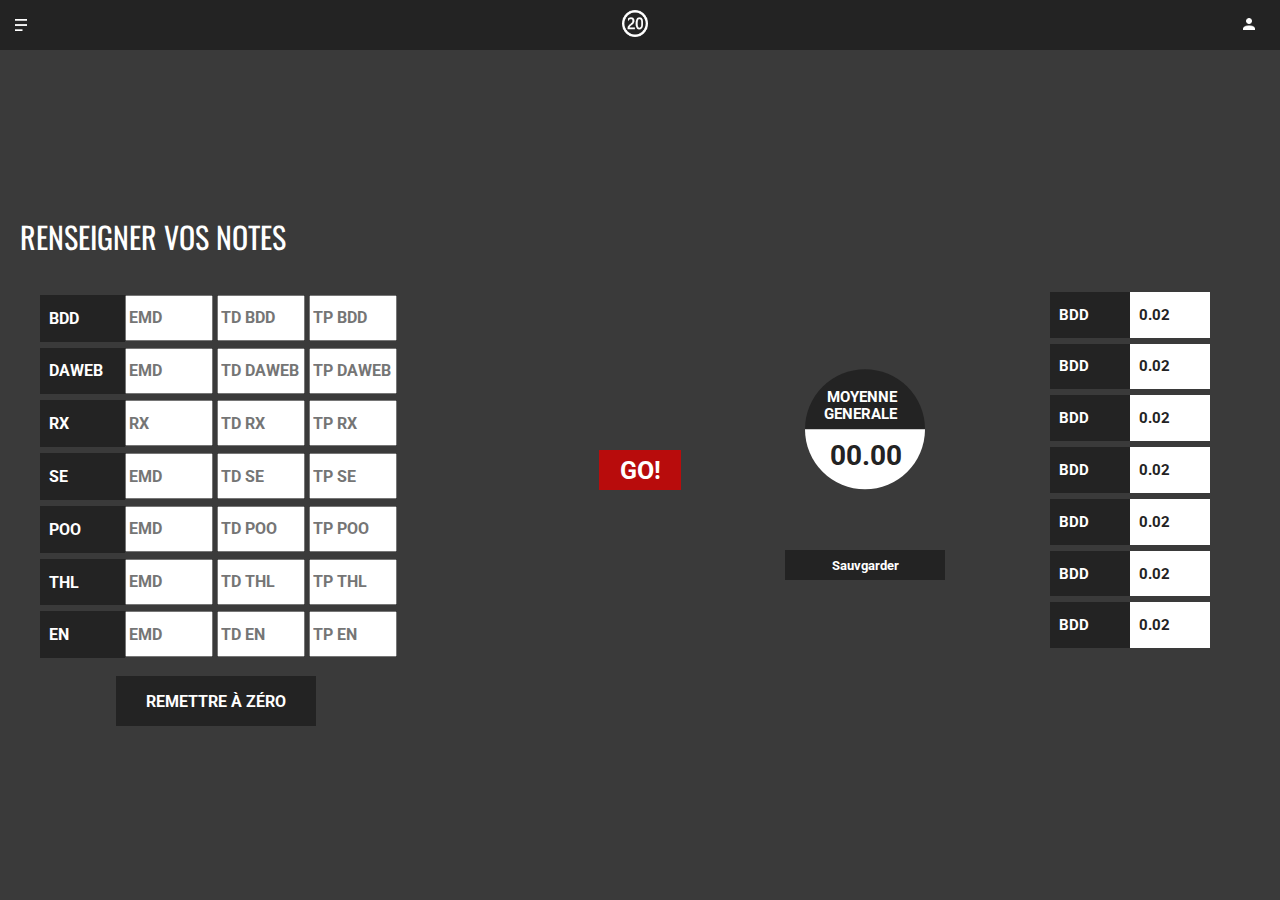
==== calcule.html @ 30a3283b "Police" ====
<!DOCTYPE html>
<html lang="fr">
<head>
    <meta charset="UTF-8"> 
    <meta name="viewport" content="width=device-width, initial-scale=1.0">
    <link rel="preconnect" href="https://fonts.gstatic.com">
<link href="https://fonts.googleapis.com/css2?family=Montserrat:wght@500&family=Oswald:wght@300&family=Roboto:wght@400;700&display=swap" rel="stylesheet">
    <link rel="stylesheet" href="style/style.css">
    <title>Calculateur</title>
</head>
<body>
    <div class="header">
        <img src="src/Menu@2x.png" alt="icon du menu" id="menu-button" class="icon-menu" onclick="openNav()">
        <a href=""><img src="src/Logo@2x.png" alt="Logo du site" id="logo-header" class="icon-menu"></a>
        <a href=""><img src="src/User@2x.png" alt="icon du user" class="icon-menu"></a>
    </div>
    
    <nav id="nav">
        <ul>
            <li id="title-nav"><a href="#">School Average Calculator</a></li>
            <li class="texte-nav" id="soutenir"><a href="#">Soutenir</a></li>
            <li class="texte-nav" id="auteur"><a href="#">Auteurs</a></li>
            <li class="texte-nav" id="github"><a href="#">GitHub</a></li>
            <li class="texte-nav" id="contact"><a href="#">Contact</a></li>
        </ul>
            
        <div id="icons-reseaux">

            <a href="#">
                <svg version="1.1" class="icon-facebook" xmlns="http://www.w3.org/2000/svg" xmlns:xlink="http://www.w3.org/1999/xlink" x="0px" y="0px" viewBox="0 0 1080 1080" enable-background="new 0 0 1080 1080" xml:space="preserve">
                    <path d="M625,1080V587.3h168.8l27-189H625V276.8c0-54,20.3-94.5,94.5-94.5h101.3V6.8c-20.2,0-81-6.8-148.5-6.8C544-6.8,436,87.8,429.3,216c0,13.5,0,27,0,33.8v141.8H260.5v189h168.8V1080H625z"/>
                </svg>
            </a>

            <a href="#">
                <svg version="1.1" class="icon-twitter" id="Calque_1" xmlns="http://www.w3.org/2000/svg" xmlns:xlink="http://www.w3.org/1999/xlink" x="0px" y="0px" viewBox="0 0 16 16" enable-background="new 0 0 16 16" xml:space="preserve">
                    <path d="M5.1,15c5.1,0,9.3-4.1,9.3-9.2c0-0.1,0-0.1,0-0.2V5.2c0.6-0.5,1.2-1,1.6-1.7c-0.6,0.3-1.2,0.4-1.9,0.5
                        c0.7-0.4,1.2-1,1.4-1.8c-0.6,0.4-1.3,0.6-2,0.8C12.9,2.4,12,2,11.1,2C9.3,2,7.8,3.5,7.8,5.3c0,0.2,0,0.5,0.1,0.7
                        C5.3,5.9,2.8,4.6,1.2,2.5C0.9,3,0.7,3.6,0.7,4.2c0,1.1,0.5,2.1,1.4,2.8C1.6,7,1.1,6.8,0.6,6.5l0,0c0,1.6,1.1,2.9,2.7,3.2
                        C3,9.8,2.7,9.8,2.4,9.8c-0.2,0-0.4,0-0.6-0.1C2.2,11.1,3.5,12,4.9,12c-1.2,0.9-2.6,1.4-4.1,1.4c-0.3,0-0.5,0-0.8-0.1
                        C1.5,14.4,3.2,15,5.1,15"/>
                </svg>
            </a>

            <a href="#">
                <svg version="1.1" class="icon-instagram" id="Calque_1" xmlns="http://www.w3.org/2000/svg" xmlns:xlink="http://www.w3.org/1999/xlink" x="0px" y="0px" viewBox="0 0 16 16" enable-background="new 0 0 16 16" xml:space="preserve">
                    <path d="M8,1.4c1.1,0,2.1,0,3.2,0.1c0.5,0,1,0.1,1.5,0.3c0.7,0.3,1.2,0.8,1.5,1.5c0.2,0.5,0.3,1,0.3,1.5c0,0.8,0.1,1.1,0.1,3.2
                        c0,1.1,0,2.1-0.1,3.2c0,0.5-0.1,1-0.3,1.5c-0.3,0.7-0.8,1.2-1.5,1.5c-0.5,0.2-1,0.3-1.5,0.3c-0.8,0-1.1,0.1-3.2,0.1
                        c-1.1,0-2.1,0-3.2-0.1c-0.5,0-1-0.1-1.5-0.3c-0.7-0.3-1.2-0.8-1.5-1.5c-0.2-0.5-0.3-1-0.3-1.5c0-0.8-0.1-1.1-0.1-3.2
                        c0-1.1,0-2.1,0.1-3.2c0-0.5,0.1-1,0.3-1.5C1.9,3,2.1,2.7,2.4,2.4c0.2-0.3,0.5-0.5,0.9-0.6c0.5-0.2,1-0.3,1.5-0.3
                        C5.9,1.4,6.9,1.4,8,1.4 M8,0C6.9,0,5.8,0,4.7,0.1c-0.7,0-1.3,0.1-2,0.4c-0.5,0.2-1,0.5-1.4,0.9C0.9,1.7,0.6,2.2,0.4,2.8
                        C0.2,3.4,0,4,0.1,4.7C0,5.8,0,6.9,0,8c0,1.1,0,2.2,0.1,3.3c0,0.7,0.1,1.3,0.4,2c0.2,0.5,0.5,1,0.9,1.4c0.4,0.4,0.9,0.7,1.4,0.9
                        c0.6,0.2,1.3,0.4,2,0.4C5.8,16,6.9,16,8,16c1.1,0,2.2,0,3.3-0.1c0.7,0,1.3-0.1,2-0.4c1.1-0.4,1.9-1.2,2.3-2.3
                        c0.2-0.6,0.4-1.3,0.4-2c0-0.9,0.1-1.2,0.1-3.3c0-1.1,0-2.2-0.1-3.3c0-0.7-0.1-1.3-0.4-2c-0.2-0.5-0.5-1-0.9-1.4
                        c-0.4-0.4-0.9-0.7-1.4-0.9c-0.6-0.2-1.3-0.4-2-0.4C10.2,0,9.1,0,8,0 M8,3.9c-2.2,0-4.1,1.7-4.1,4c0,0,0,0.1,0,0.1
                        c0,2.3,1.8,4.1,4.1,4.1s4.1-1.8,4.1-4.1S10.3,3.9,8,3.9L8,3.9 M8,10.7c-1.4,0-2.6-1.1-2.7-2.6c0,0,0-0.1,0-0.1
                        c0-1.4,1.1-2.6,2.6-2.7c0,0,0.1,0,0.1,0c1.4,0,2.6,1.1,2.7,2.6c0,0,0,0.1,0,0.1C10.7,9.4,9.5,10.6,8,10.7C8.1,10.7,8,10.7,8,10.7
                        M12.3,2.8c-0.5,0-1,0.4-1,1c0,0.5,0.4,1,1,1c0.5,0,1-0.4,1-1v0C13.2,3.2,12.8,2.8,12.3,2.8"/>
                </svg>
            </a>
        </div>
    </nav>

    <main>
        <div class="input">
            <form>
                <p class="title">renseigner vos notes</p>
            <div class="ack">
                <div class="line">
                    <div  class="emd-name">
                        <span id="bdd">bdd</span>
                    </div>
                    <div>
                            <input type="number" placeholder="EMD" id="emd-bdd">
                    </div>
                    <div>
                        <input type="number" placeholder="TD BDD" id="td-bdd">
                    </div>
                    <div class="tp-name">
                        <input type="number" placeholder="TP BDD" id="tp-bdd">
                    </div>
                </div>

                <div class="line">
                    <div  class="emd-name">
                        <span id="daweb">daweb</span>
                    </div>
                    <div>
                            <input type="number" placeholder="EMD" id="emd-daweb">
                    </div>
                    <div>
                        <input type="number" placeholder="TD DAWEB" id="td-daweb">
                    </div>
                    <div class="tp-name">
                        <input type="number" placeholder="TP DAWEB" id="tp-daweb">
                    </div>
                </div>

                <div class="line">
                    <div  class="emd-name">
                        <span id="rx">rx</span>
                    </div>
                    <div>
                            <input type="number" placeholder="RX" id="emd-rx">
                    </div>
                    <div>
                        <input type="number" placeholder="TD RX" id="td-rx">
                    </div>
                    <div class="tp-name">
                        <input type="number" placeholder="TP RX" id="tp-rx">
                    </div>
                </div>

                <div class="line">
                    <div  class="emd-name">
                        <span id="se">se</span>
                    </div>
                    <div>
                            <input type="number" placeholder="EMD" id="emd-se">
                    </div>
                    <div>
                        <input type="number" placeholder="TD SE" id="td-se">
                    </div>
                    <div class="tp-name">
                        <input type="number" placeholder="TP SE" id="tp-se">
                    </div>
                </div>

                <div class="line">
                    <div  class="emd-name">
                        <span id="poo">poo</span>
                    </div>
                    <div>
                            <input type="number" placeholder="EMD" id="emd-poo">
                    </div>
                    <div>
                        <input type="number" placeholder="TD POO" id="td-poo">
                    </div>
                    <div class="tp-name">
                        <input type="number" placeholder="TP POO" id="tp-poo">
                    </div>
                </div>

                <div class="line">
                    <div  class="emd-name">
                        <span id="thl">thl</span>
                    </div>
                    <div>
                            <input type="number" placeholder="EMD" id="emd-thl">
                    </div>
                    <div>
                        <input type="number" placeholder="TD THL" id="td-thl">
                    </div>
                    <div class="tp-name">
                        <input type="number" placeholder="TP THL" id="tp-thl">
                    </div>
                </div>

                <div class="line">
                    <div  class="emd-name">
                        <span id="en">en</span>
                    </div>
                    <div>
                            <input type="number" placeholder="EMD" id="emd-en">
                    </div>
                    <div>
                        <input type="number" placeholder="TD EN" id="td-en">
                    </div>
                    <div class="tp-name">
                        <input type="number" placeholder="TP EN" id="tp-en">
                    </div>
                </div>
                <div class="reset">
                    <div><input id="reset" type="reset" value="Remettre à zéro"></div>
                </div>
            </div>
            </form>
        </div>

        <div class="go">
            <button>GO!</button>
            
            </div>
        </div>

        <div class="output">
            <div class="note">
                <svg xmlns="http://www.w3.org/2000/svg" width="239" height="341.667" viewBox="0 0 239 341.667">
                    <g id="Groupe_94" data-name="Groupe 94" transform="translate(-911 -121)">
                      <path id="Tracé_239" data-name="Tracé 239" d="M119.5,0A119.5,119.5,0,0,1,239,119.5H0A119.5,119.5,0,0,1,119.5,0Z" transform="translate(911 121)" fill="#232323"/>
                      <path id="Tracé_240" data-name="Tracé 240" d="M239,119.5a119.5,119.5,0,0,1-239,0Z" transform="translate(911 121)" fill="#fff"/>
                    </g>
                    <g class="text">
                        <text class="moyenne" x="44" y="65" >MOYENNE</text>
                        <text class="moyenne" x="38" y="100" >GENERALE</text>
                        <text id="number" class="moyenne" x="50" y="190" >00.00</text>
                    </g>
                </svg>
                <div class="sauvgarder-div">
                    <button class="sauvgarder" onclick="sauvgarder()">
                        Sauvgarder
                    </button>
                </div>
            </div>

            <div class="module-result">
                <div class="line">
                    <div class="module-name">
                        <span>BDD</span>
                    </div>
                    <div class="note-module" id="bdd">
                        <span>0.02</span>
                    </div>
                </div>

                <div class="line">
                    <div class="module-name">
                        <span>BDD</span>
                    </div>
                    <div class="note-module" id="bdd">
                        <span>0.02</span>
                    </div>
                </div>

                <div class="line">
                    <div class="module-name">
                        <span>BDD</span>
                    </div>
                    <div class="note-module" id="bdd">
                        <span>0.02</span>
                    </div>
                </div>

                <div class="line">
                    <div class="module-name">
                        <span>BDD</span>
                    </div>
                    <div class="note-module" id="bdd">
                        <span>0.02</span>
                    </div>
                </div>

                <div class="line">
                    <div class="module-name">
                        <span>BDD</span>
                    </div>
                    <div class="note-module" id="bdd">
                        <span>0.02</span>
                    </div>
                </div>

                <div class="line">
                    <div class="module-name">
                        <span>BDD</span>
                    </div>
                    <div class="note-module" id="bdd">
                        <span>0.02</span>
                    </div>
                </div>

                <div class="line">
                    <div class="module-name">
                        <span>BDD</span>
                    </div>
                    <div class="note-module" id="bdd">
                        <span>0.02</span>
                    </div>
                </div>
            </div>
        </div>
    </main>
    <script type="text/javascript" src="script.js"></script>
</body>
</html>
---- style/style.css ----
body{
    margin: 0px;
    width: 100vw;
    height: 10vh;
    background-color: #3A3A3A;
    overflow: auto;
}

@font-face {
    font-family: "arial";
    src: url("../src/font/arial.ttf");
}



/*
 --
 ---- Header :
 -- 
 */

.header {
    /* Pour le positionnement du header */
    position: fixed;
    z-index: 99;
    background-color: #232323;
    height: 50px;
    width: calc(100vw - 40px);
    padding-left: 15px;
    padding-right: 25px;

    /* Pour le dispositionnement des icons du header */
    display: flex;
    justify-content: space-between;
}

/* Taille et position des icons du header */
.header .icon-menu{
    width: 12px;
    height: 12px;
    margin-top: auto;
    margin-bottom: auto;
}

/* Positionner les liens des icons du header au centre verticalement */
.header a{
    margin-top: auto;
    margin-bottom: auto;
}

.header #logo-header {
    width: 26px;
    height: 27px;
}



/*
 --
 ---- Menu de navigation :
 -- 
 */

#nav{
    /* Pour la transaction du menu */
    width: 0;
    overflow-x: initial;
    transition: 0.5s;
    overflow: hidden;

    /* Pour le positionnement du menu */
    position: fixed;
    background-color: #232323;
    padding-top: 68px;
    height: calc(100vh - 68px);
    top: 0;

    /* Reglages de la disposition des icons en bas du menu */
    display: flex;
    justify-content: space-between;
    flex-direction: column;
}

/* Couleur white pour les liens du menu latéral et de ses icons reseaux */
#nav a,#nav svg{
    text-decoration: none;
    color: white;
    fill: white;
}

/* Couleur red' au survol des liens du menu latéral et de ses icons reseaux */
#nav a:hover, #icons-reseaux svg:hover{
    color: #B80C0C;
    fill: #B80C0C;
}

/* style des éléments de la liste de nav */
#nav ul {
    list-style-type: none;
    padding: 0px;
    margin: 0px;
}

/* Appliquer une marge de tout les cotés pour les éléments de la liste*/
#nav ul li {
    margin: 11px;
}

/* Le titre des lien de la liste de navigation latéral */
#title-nav{
    font-size: 11px;
    font-family: 'Roboto', sans-serif;
    font-weight: 700;
    height: 35px;
}

/* Mettre les elements de la av page en CAPITALE + taille et police d'ecriture*/
.texte-nav {
    font-size: 10px;
    font-family: 'Roboto', sans-serif;
    font-weight: 400;
    text-transform: uppercase; 
}

/* Les espacement entre Le titre des liens du nav et le reste des elements et Auteur par rapport à github */
#title-nav, #auteur{
    height: 35px;
}

/* Les espacement entre soutenir et auteur, et entre github et contact (un espacement moindre) */
#soutenir, #github{
    height: 23px;
}

/* Réglage de l'affichage des icons des réseau */
#icons-reseaux{
    /* Gerer leur emplacement et positionnement */
    display: flex;
    justify-content: space-between;

    /* Les marges.. etc */
    margin-bottom: 20px;
    padding-left: 13px;
    margin-right: 80px;
    transition: 0.3s;
}

/* Ces dernieres propriétés concernent la taille des icon réseau et leurs espacements */
#icons-reseaux .icon-instagram{
    width: 12px;
    height: 12px;
    margin-left: 15px;
}


#icons-reseaux .icon-twitter{
    width: 12px;
    height: 12px;
    margin-left: 13px;
}


#icons-reseaux .icon-facebook{
    width: 12px;
    height: 12px;
}



/*
 --
 ---- Main page :
 --
*/

main{
    padding-top: 70px;
    width: 100vw;
    height: calc(100vh - 100px);
    display: flex;
    justify-content: space-between;
}

/* Police et taille du text de la page */
.title{
    font-family: 'Oswald', sans-serif;
    text-transform: uppercase;
    font-size: 30px;
    margin-left: 20px;
    color: white;
    margin-top: auto;
}

/* Taille des deux div/3 de main */
.input, .output {
    width: 100vw;
    height: calc(100vh - 100px);
}

/* Disposition des ligne du coté input et output */
.line{
    display: flex;
    justify-content: space-between;
    margin: 6px;
    margin-left: 40px;
}

/* Taille et marge des elements input */
input{
    width: 80px;
    height: 40px;
    margin-right: 4px;
}

/* Placer elements du coté gauche au centre de la page  */
form{
    height: calc(100vh - 100px);
    display: flex;
    justify-content: space-between;
    flex-direction: column;
}

/* back* pour le coté bot des input de gauche */
.ack{
    margin-bottom: auto;
}

/* La couleur et la taille et son background pour les emd-name */
.emd-name{
    background-color: #232323;
    padding-top: 13.9px;
    padding-bottom: 13.9px;
    color: #ffffff;
    width: 85px;
}

/* espacement pour le emd-name */
.emd-name span, .note-module span, .module-name span{
    margin-left: 9px;
}

/* Majuscule et taille et position des cellules */
.emd-name, input{
    font-size: 16px;
    margin-bottom: auto;
    margin-top: auto;
    text-transform: uppercase;
    font-family: 'Roboto', sans-serif;
    font-weight: 700;
}

/* Supression des flèches de focus des input */
/* Pour Chrome, Safari, Edge et Opera */
input::-webkit-outer-spin-button,
input::-webkit-inner-spin-button{
    -webkit-appearance: none;
    margin: 0;
}
/* Pour Firefox */
input[type=number]{
    -moz-appearance: textfield;
}

/* supression des border des input lord du focus */
.input input:focus{
    outline-width: 0;
}

/* Pour un alligement à gauche grace au flex*/
.tp-name{
    margin-right: auto;
}

/* Personnalisation du botton reset */
#reset{
    color: #ffffff;
    background-color: #232323;
    border: none;
    width: 200px;
    height: 50px;
    font-size: 16px;
    margin-top: 12px;
    margin-left: 115.5px;
}

/* changement de bordure au hover */
#reset:hover{
    background-color: #1a1919;
}

/* Aucun idée de ce que fais cette chose mais j'aime bien */
#reset:hover:focus {
    border: 1px solid #585858;
}

/* Disposition du layout go */
.go{
    display: flex;
    justify-content: space-between;
    flex-direction: column;
    margin-left: 40px;
    margin-right: 40px;
}

/* Mettre le Go au milieux */
.go button{
    margin: auto;
}

/* Personalisation du button Go */
.go button{
    color: #ffffff;
    background-color: #B80C0C;
    border: none;
    width: 82px;
    height: 40px;
    font-size: 25px;
    font-family: 'Roboto', sans-serif;
    font-weight: 700;
}

/* Personalisation du button Go au hover */
.go button:hover{
    background-color: #920909;
}

/* Personalisation du button Go et sauvgarder au focus (suprression des bordures au clic */
.go button:focus, .sauvgarder:focus {
    outline: 1px solid #707070;
}

/* Disposition flex pour le coté des output */
.output{
    display: flex;
    justify-content: space-between;
}

/* Positionner le "tableau des outputs au centre */
.module-result{
    margin: auto;
}

/* La disposition flex */
.note{
    display: flex;
    justify-content: space-between;
    flex-direction: column;
    height: calc(100vh - 100px);
    margin-left: auto;
}

/* Réglage de la forme bizarre de la moyenne */
.note svg{
    width: 120px;
    height: 190px;
    margin-left: auto;
    margin-right: auto;
    margin-top: auto;
}

/* Le texte "MOYENNE GENERALE" et de la moyenne en chiffre 00.00*/
.note .moyenne{
    font-family: 'Roboto', sans-serif;
    font-weight: 700;
    font-size: 30px;
    fill: white;
}

/* Réglage de la moyenne en chiffre 00.00 */
#number{
    fill: #232323;
    font-size: 56px;
}

/* buttola moyenne en chiffre 00.00 sauvgarder */
.sauvgarder{
    color: #ffffff;
    background-color: #232323;
    border: none;
    width: 160px;
    height: 30px;
    font-size: 13px;
    font-family: 'Roboto', sans-serif;
    font-weight: 700;
}

/* Positionner le div du button sauvgarder */
.sauvgarder-div{
    margin-left: auto;
    margin-right: auto;
    margin-bottom: auto;
}

/* Personnalisation des notes de module et les noms des modules */
.output .note-module, .module-name{
    font-size: 15px;
    margin-bottom: auto;
    margin-top: auto;
    text-transform: uppercase;
    font-family: 'Roboto', sans-serif;
    font-weight: 700;
}

/* Personnalisation des notes de module */
.output .note-module{
    background-color: #ffffff;
    width: 80px;
    padding-top: 13.9px;
    padding-bottom: 13.9px;
    color: #232323;
}

/* Personnalisation des noms de modules dans les output*/
.module-name{
    background-color: #232323;
    padding-top: 13.9px;
    padding-bottom: 13.9px;
    color: #ffffff;
    width: 80px;
}
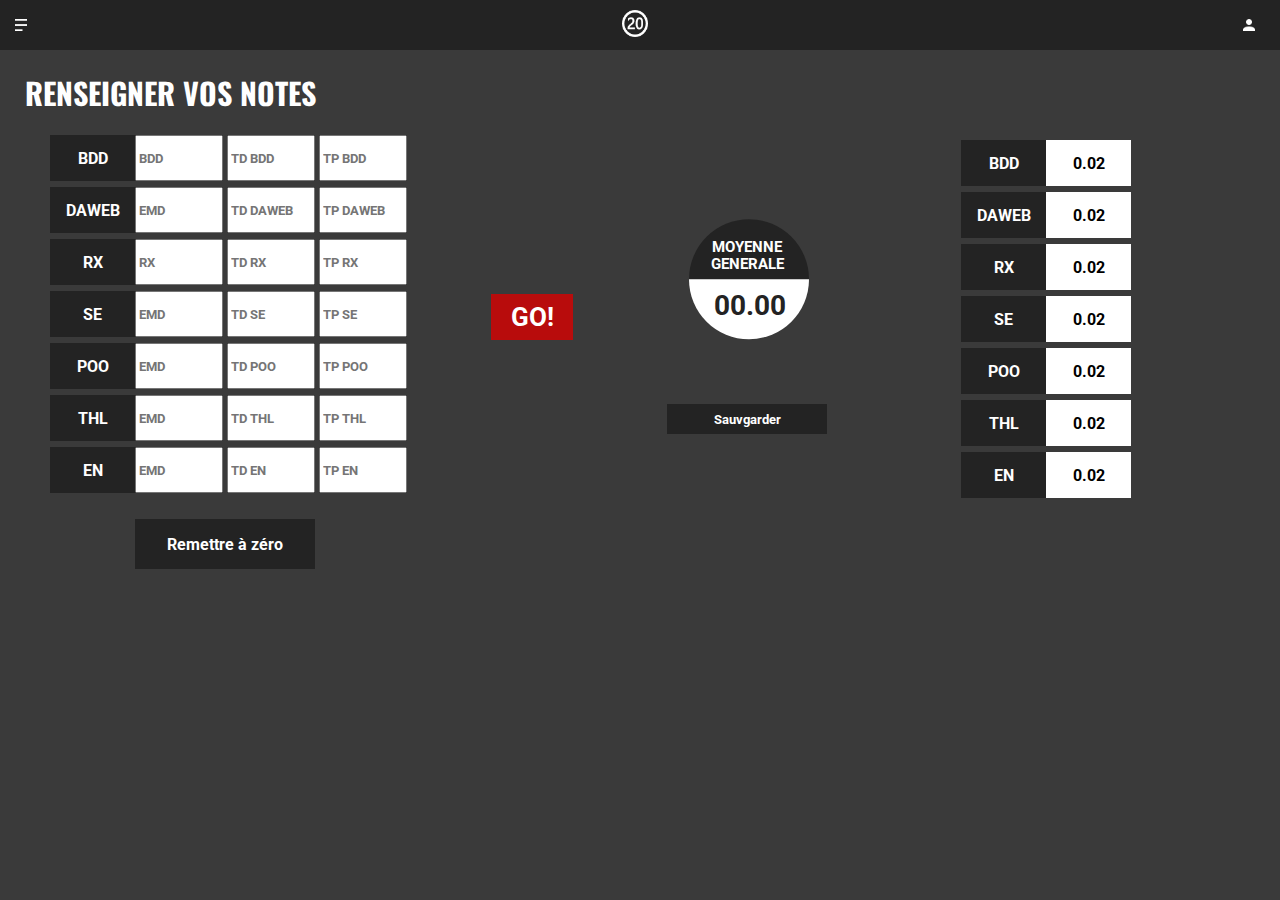
==== commit 34985672: "normalement le front end c bon" ====
--- a/calcule.html
+++ b/calcule.html
@@ -4,20 +4,20 @@
     <meta charset="UTF-8"> 
     <meta name="viewport" content="width=device-width, initial-scale=1.0">
     <link rel="preconnect" href="https://fonts.gstatic.com">
-<link href="https://fonts.googleapis.com/css2?family=Montserrat:wght@500&family=Oswald:wght@300&family=Roboto:wght@400;700&display=swap" rel="stylesheet">
+    <link href="https://fonts.googleapis.com/css2?family=Montserrat:wght@500&family=Oswald:wght@300&family=Roboto:wght@400;700&display=swap" rel="stylesheet">
     <link rel="stylesheet" href="style/style.css">
     <title>Calculateur</title>
 </head>
 <body>
-    <div class="header">
-        <img src="src/Menu@2x.png" alt="icon du menu" id="menu-button" class="icon-menu" onclick="openNav()">
-        <a href=""><img src="src/Logo@2x.png" alt="Logo du site" id="logo-header" class="icon-menu"></a>
-        <a href=""><img src="src/User@2x.png" alt="icon du user" class="icon-menu"></a>
-    </div>
+    <header class="header">
+        <p id="menu-button" class="icon-menu"><img src="src/Menu@2x.png" alt="icon du menu" onclick="openNav()"></p>
+        <p><a href="" id="logo-header" class="icon-menu"><img src="src/Logo@2x.png" alt="Logo du site"></a></p>
+        <p><a href="" id="logo-user" class="icon-menu"><img src="src/User@2x.png" alt="icon du user"></a></p>
+    </header>
     
     <nav id="nav">
         <ul>
-            <li id="title-nav"><a href="#">School Average Calculator</a></li>
+            <li class="texte-nav" id="title-nav"><a href="#"><strong>School Average Calculator</strong></a></li>
             <li class="texte-nav" id="soutenir"><a href="#">Soutenir</a></li>
             <li class="texte-nav" id="auteur"><a href="#">Auteurs</a></li>
             <li class="texte-nav" id="github"><a href="#">GitHub</a></li>
@@ -25,7 +25,6 @@
         </ul>
             
         <div id="icons-reseaux">
-
             <a href="#">
                 <svg version="1.1" class="icon-facebook" xmlns="http://www.w3.org/2000/svg" xmlns:xlink="http://www.w3.org/1999/xlink" x="0px" y="0px" viewBox="0 0 1080 1080" enable-background="new 0 0 1080 1080" xml:space="preserve">
                     <path d="M625,1080V587.3h168.8l27-189H625V276.8c0-54,20.3-94.5,94.5-94.5h101.3V6.8c-20.2,0-81-6.8-148.5-6.8C544-6.8,436,87.8,429.3,216c0,13.5,0,27,0,33.8v141.8H260.5v189h168.8V1080H625z"/>
@@ -33,7 +32,7 @@
             </a>
 
             <a href="#">
-                <svg version="1.1" class="icon-twitter" id="Calque_1" xmlns="http://www.w3.org/2000/svg" xmlns:xlink="http://www.w3.org/1999/xlink" x="0px" y="0px" viewBox="0 0 16 16" enable-background="new 0 0 16 16" xml:space="preserve">
+                <svg version="1.1" class="icon-twitter" xmlns="http://www.w3.org/2000/svg" xmlns:xlink="http://www.w3.org/1999/xlink" x="0px" y="0px" viewBox="0 0 16 16" enable-background="new 0 0 16 16" xml:space="preserve">
                     <path d="M5.1,15c5.1,0,9.3-4.1,9.3-9.2c0-0.1,0-0.1,0-0.2V5.2c0.6-0.5,1.2-1,1.6-1.7c-0.6,0.3-1.2,0.4-1.9,0.5
                         c0.7-0.4,1.2-1,1.4-1.8c-0.6,0.4-1.3,0.6-2,0.8C12.9,2.4,12,2,11.1,2C9.3,2,7.8,3.5,7.8,5.3c0,0.2,0,0.5,0.1,0.7
                         C5.3,5.9,2.8,4.6,1.2,2.5C0.9,3,0.7,3.6,0.7,4.2c0,1.1,0.5,2.1,1.4,2.8C1.6,7,1.1,6.8,0.6,6.5l0,0c0,1.6,1.1,2.9,2.7,3.2
@@ -43,7 +42,7 @@
             </a>
 
             <a href="#">
-                <svg version="1.1" class="icon-instagram" id="Calque_1" xmlns="http://www.w3.org/2000/svg" xmlns:xlink="http://www.w3.org/1999/xlink" x="0px" y="0px" viewBox="0 0 16 16" enable-background="new 0 0 16 16" xml:space="preserve">
+                <svg version="1.1" class="icon-instagram" xmlns="http://www.w3.org/2000/svg" xmlns:xlink="http://www.w3.org/1999/xlink" x="0px" y="0px" viewBox="0 0 16 16" enable-background="new 0 0 16 16" xml:space="preserve">
                     <path d="M8,1.4c1.1,0,2.1,0,3.2,0.1c0.5,0,1,0.1,1.5,0.3c0.7,0.3,1.2,0.8,1.5,1.5c0.2,0.5,0.3,1,0.3,1.5c0,0.8,0.1,1.1,0.1,3.2
                         c0,1.1,0,2.1-0.1,3.2c0,0.5-0.1,1-0.3,1.5c-0.3,0.7-0.8,1.2-1.5,1.5c-0.5,0.2-1,0.3-1.5,0.3c-0.8,0-1.1,0.1-3.2,0.1
                         c-1.1,0-2.1,0-3.2-0.1c-0.5,0-1-0.1-1.5-0.3c-0.7-0.3-1.2-0.8-1.5-1.5c-0.2-0.5-0.3-1-0.3-1.5c0-0.8-0.1-1.1-0.1-3.2
@@ -62,137 +61,131 @@
     </nav>
 
     <main>
-        <div class="input">
+        <section class="input">
             <form>
-                <p class="title">renseigner vos notes</p>
-            <div class="ack">
-                <div class="line">
-                    <div  class="emd-name">
-                        <span id="bdd">bdd</span>
-                    </div>
-                    <div>
-                            <input type="number" placeholder="EMD" id="emd-bdd">
-                    </div>
-                    <div>
-                        <input type="number" placeholder="TD BDD" id="td-bdd">
-                    </div>
-                    <div class="tp-name">
-                        <input type="number" placeholder="TP BDD" id="tp-bdd">
-                    </div>
-                </div>
-
-                <div class="line">
-                    <div  class="emd-name">
-                        <span id="daweb">daweb</span>
-                    </div>
-                    <div>
-                            <input type="number" placeholder="EMD" id="emd-daweb">
-                    </div>
-                    <div>
-                        <input type="number" placeholder="TD DAWEB" id="td-daweb">
-                    </div>
-                    <div class="tp-name">
-                        <input type="number" placeholder="TP DAWEB" id="tp-daweb">
-                    </div>
-                </div>
-
-                <div class="line">
-                    <div  class="emd-name">
-                        <span id="rx">rx</span>
-                    </div>
-                    <div>
-                            <input type="number" placeholder="RX" id="emd-rx">
-                    </div>
-                    <div>
-                        <input type="number" placeholder="TD RX" id="td-rx">
-                    </div>
-                    <div class="tp-name">
-                        <input type="number" placeholder="TP RX" id="tp-rx">
-                    </div>
-                </div>
-
-                <div class="line">
-                    <div  class="emd-name">
-                        <span id="se">se</span>
-                    </div>
-                    <div>
-                            <input type="number" placeholder="EMD" id="emd-se">
-                    </div>
-                    <div>
-                        <input type="number" placeholder="TD SE" id="td-se">
-                    </div>
-                    <div class="tp-name">
-                        <input type="number" placeholder="TP SE" id="tp-se">
-                    </div>
-                </div>
-
-                <div class="line">
-                    <div  class="emd-name">
-                        <span id="poo">poo</span>
-                    </div>
-                    <div>
-                            <input type="number" placeholder="EMD" id="emd-poo">
-                    </div>
-                    <div>
-                        <input type="number" placeholder="TD POO" id="td-poo">
-                    </div>
-                    <div class="tp-name">
-                        <input type="number" placeholder="TP POO" id="tp-poo">
-                    </div>
-                </div>
-
-                <div class="line">
-                    <div  class="emd-name">
-                        <span id="thl">thl</span>
-                    </div>
-                    <div>
-                            <input type="number" placeholder="EMD" id="emd-thl">
-                    </div>
-                    <div>
-                        <input type="number" placeholder="TD THL" id="td-thl">
-                    </div>
-                    <div class="tp-name">
-                        <input type="number" placeholder="TP THL" id="tp-thl">
-                    </div>
-                </div>
-
-                <div class="line">
-                    <div  class="emd-name">
-                        <span id="en">en</span>
-                    </div>
-                    <div>
-                            <input type="number" placeholder="EMD" id="emd-en">
-                    </div>
-                    <div>
-                        <input type="number" placeholder="TD EN" id="td-en">
-                    </div>
-                    <div class="tp-name">
-                        <input type="number" placeholder="TP EN" id="tp-en">
-                    </div>
-                </div>
-                <div class="reset">
-                    <div><input id="reset" type="reset" value="Remettre à zéro"></div>
-                </div>
-            </div>
+                <div class="pas-go">
+                    <h1 class="input-title">Renseigner vos notes</h1>
+                    <div class="input-bottom">
+                        <div class="line">
+                            <div  class="emd-name">
+                                <div id="test">
+                                    <p id="bdd">bdd</p>
+                                </div>
+                            </div><div>
+                                <input type="number" placeholder="BDD" id="emd-bdd">
+                            </div>
+                            <div>
+                                <input type="number" placeholder="TD BDD" id="td-bdd">
+                            </div>
+                            <div>
+                                <input type="number" placeholder="TP BDD" id="tp-bdd">
+                            </div>
+                        </div>
+
+                        <div class="line">
+                            <div  class="emd-name">
+                                <div><p id="daweb">daweb</p></div>
+                            </div><div>
+                                    <input type="number" placeholder="EMD" id="emd-daweb">
+                            </div>
+                            <div>
+                                <input type="number" placeholder="TD DAWEB" id="td-daweb">
+                            </div>
+                            <div>
+                                <input type="number" placeholder="TP DAWEB" id="tp-daweb">
+                            </div>
+                        </div>
+
+                        <div class="line">
+                            <div  class="emd-name">
+                                <div><p id="rx">rx</p></div>
+                            </div><div>
+                                    <input type="number" placeholder="RX" id="emd-rx">
+                            </div>
+                            <div>
+                                <input type="number" placeholder="TD RX" id="td-rx">
+                            </div>
+                            <div>
+                                <input type="number" placeholder="TP RX" id="tp-rx">
+                            </div>
+                        </div>
+
+                        <div class="line">
+                            <div  class="emd-name">
+                                <div><p id="se">se</p></div>
+                            </div><div>
+                                    <input type="number" placeholder="EMD" id="emd-se">
+                            </div>
+                            <div>
+                                <input type="number" placeholder="TD SE" id="td-se">
+                            </div>
+                            <div>
+                                <input type="number" placeholder="TP SE" id="tp-se">
+                            </div>
+                        </div>
+
+                        <div class="line">
+                            <div  class="emd-name">
+                                <div><p id="poo">poo</p></div>
+                            </div><div>
+                                    <input type="number" placeholder="EMD" id="emd-poo">
+                            </div>
+                            <div>
+                                <input type="number" placeholder="TD POO" id="td-poo">
+                            </div>
+                            <div>
+                                <input type="number" placeholder="TP POO" id="tp-poo">
+                            </div>
+                        </div>
+
+                        <div class="line">
+                            <div  class="emd-name">
+                                <div><p id="thl">thl</p></div>
+                            </div><div>
+                                    <input type="number" placeholder="EMD" id="emd-thl">
+                            </div>
+                            <div>
+                                <input type="number" placeholder="TD THL" id="td-thl">
+                            </div>
+                            <div>
+                                <input type="number" placeholder="TP THL" id="tp-thl">
+                            </div>
+                        </div>
+
+                        <div class="line">
+                            <div  class="emd-name">
+                                <div><p id="en">en</p></div>
+                            </div><div>
+                                    <input type="number" placeholder="EMD" id="emd-en">
+                            </div>
+                            <div>
+                                <input type="number" placeholder="TD EN" id="td-en">
+                            </div>
+                            <div>
+                                <input type="number" placeholder="TP EN" id="tp-en">
+                            </div>
+                        </div>
+                        <div class="reset">
+                            <div><input id="reset" type="reset" value="Remettre à zéro"></div>
+                        </div>
+                    </div>
+                </div>
+                <div class="go">
+                    <input type="button" value="GO!">
+                </div>
             </form>
-        </div>
-
-        <div class="go">
-            <button>GO!</button>
-            
-            </div>
-        </div>
-
-        <div class="output">
+        </section>
+
+        <section class="output">
             <div class="note">
                 <svg xmlns="http://www.w3.org/2000/svg" width="239" height="341.667" viewBox="0 0 239 341.667">
-                    <g id="Groupe_94" data-name="Groupe 94" transform="translate(-911 -121)">
-                      <path id="Tracé_239" data-name="Tracé 239" d="M119.5,0A119.5,119.5,0,0,1,239,119.5H0A119.5,119.5,0,0,1,119.5,0Z" transform="translate(911 121)" fill="#232323"/>
-                      <path id="Tracé_240" data-name="Tracé 240" d="M239,119.5a119.5,119.5,0,0,1-239,0Z" transform="translate(911 121)" fill="#fff"/>
+                    <g data-name="Groupe 94" transform="translate(-911 -121)">
+                      <path data-name="Tracé 239" d="M119.5,0A119.5,119.5,0,0,1,239,119.5H0A119.5,119.5,0,0,1,119.5,0Z" transform="translate(911 121)" fill="#232323"/>
+                      <path data-name="Tracé 240" d="M239,119.5a119.5,119.5,0,0,1-239,0Z" transform="translate(911 121)" fill="#fff"/>
                     </g>
                     <g class="text">
-                        <text class="moyenne" x="44" y="65" >MOYENNE</text>
-                        <text class="moyenne" x="38" y="100" >GENERALE</text>
+                        <text class="moyenne" x="46" y="65" >MOYENNE</text>
+                        <text class="moyenne" x="44" y="100" >GENerale</text>
                         <text id="number" class="moyenne" x="50" y="190" >00.00</text>
                     </g>
                 </svg>
@@ -206,68 +199,61 @@
             <div class="module-result">
                 <div class="line">
                     <div class="module-name">
-                        <span>BDD</span>
-                    </div>
-                    <div class="note-module" id="bdd">
-                        <span>0.02</span>
-                    </div>
-                </div>
-
-                <div class="line">
-                    <div class="module-name">
-                        <span>BDD</span>
-                    </div>
-                    <div class="note-module" id="bdd">
-                        <span>0.02</span>
-                    </div>
-                </div>
-
-                <div class="line">
-                    <div class="module-name">
-                        <span>BDD</span>
-                    </div>
-                    <div class="note-module" id="bdd">
-                        <span>0.02</span>
-                    </div>
-                </div>
-
-                <div class="line">
-                    <div class="module-name">
-                        <span>BDD</span>
-                    </div>
-                    <div class="note-module" id="bdd">
-                        <span>0.02</span>
-                    </div>
-                </div>
-
-                <div class="line">
-                    <div class="module-name">
-                        <span>BDD</span>
-                    </div>
-                    <div class="note-module" id="bdd">
-                        <span>0.02</span>
-                    </div>
-                </div>
-
-                <div class="line">
-                    <div class="module-name">
-                        <span>BDD</span>
-                    </div>
-                    <div class="note-module" id="bdd">
-                        <span>0.02</span>
-                    </div>
-                </div>
-
-                <div class="line">
-                    <div class="module-name">
-                        <span>BDD</span>
-                    </div>
-                    <div class="note-module" id="bdd">
-                        <span>0.02</span>
+                        <div><p>bdd</p></div>
+                    </div><div class="note-module" id="bdd">
+                        <div><p>0.02</p></div>
+                    </div>
+                </div>
+
+                <div class="line">
+                    <div class="module-name">
+                        <div><p>daweb</p></div>
+                    </div><div class="note-module" id="daweb">
+                        <div><p>0.02</p></div>
+                    </div>
+                </div>
+
+                <div class="line">
+                    <div class="module-name">
+                        <div><p>rx</p></div>
+                    </div><div class="note-module" id="rx">
+                        <div><p>0.02</p></div>
+                    </div>
+                </div>
+
+                <div class="line">
+                    <div class="module-name">
+                        <div><p>se</p></div>
+                    </div><div class="note-module" id="se">
+                        <div><p>0.02</p></div>
+                    </div>
+                </div>
+
+                <div class="line">
+                    <div class="module-name">
+                        <div><p>poo</p></div>
+                    </div><div class="note-module" id="poo">
+                        <div><p>0.02</p></div>
+                    </div>
+                </div>
+
+                <div class="line">
+                    <div class="module-name">
+                        <div><p>thl</p></div>
+                    </div><div class="note-module" id="thl">
+                        <div><p>0.02</p></div>
+                    </div>
+                </div>
+
+                <div class="line">
+                    <div class="module-name">
+                        <div><p>en</p></div>
+                    </div><div class="note-module" id="en">
+                        <div><p>0.02</p></div>
                     </div>
                 </div>
             </div>
-        </div>
+        </section>
     </main>
     <script type="text/javascript" src="script.js"></script>
 </body>
--- a/style/style.css
+++ b/style/style.css
@@ -1,14 +1,28 @@
+:root{
+    --dark : #232323;
+    --light : #3A3A3A;
+    --white : white;
+    --red : #B80C0C;
+    --hover-dark : #1a1919;
+    --hover-red : #a00909;
+}
+
 body{
     margin: 0px;
+    padding: 0px;
     width: 100vw;
-    height: 10vh;
-    background-color: #3A3A3A;
-    overflow: auto;
-}
-
-@font-face {
-    font-family: "arial";
-    src: url("../src/font/arial.ttf");
+    overflow-x: hidden;
+    background-color: var(--light);
+    font-family: 'Roboto', sans-serif;
+    font-weight: 400;
+    text-transform: uppercase;
+    color: var(--white);
+}
+
+a, p{
+    text-decoration: none;
+    color: var(--white);
+    margin: 0px;
 }
 
 
@@ -16,18 +30,17 @@
 /*
  --
  ---- Header :
- -- 
+ --
  */
 
-.header {
+ .header {
     /* Pour le positionnement du header */
+    background-color: var(--dark);
+    z-index: 99;
     position: fixed;
-    z-index: 99;
-    background-color: #232323;
+    top: 0;
     height: 50px;
-    width: calc(100vw - 40px);
-    padding-left: 15px;
-    padding-right: 25px;
+    width: 100vw;
 
     /* Pour le dispositionnement des icons du header */
     display: flex;
@@ -35,22 +48,23 @@
 }
 
 /* Taille et position des icons du header */
-.header .icon-menu{
+.icon-menu img{
     width: 12px;
     height: 12px;
+    margin-right: 25px;
+    margin-left: 15px;
+}
+
+/* Taille du logo du header */
+#logo-header img{
+    width: 26px;
+    height: 27px;
+}
+
+/* Alignement verticale pour les icons du header */
+.header p{
     margin-top: auto;
     margin-bottom: auto;
-}
-
-/* Positionner les liens des icons du header au centre verticalement */
-.header a{
-    margin-top: auto;
-    margin-bottom: auto;
-}
-
-.header #logo-header {
-    width: 26px;
-    height: 27px;
 }
 
 
@@ -61,19 +75,18 @@
  -- 
  */
 
-#nav{
+ #nav{
     /* Pour la transaction du menu */
     width: 0;
-    overflow-x: initial;
+    z-index: 98;
     transition: 0.5s;
     overflow: hidden;
 
     /* Pour le positionnement du menu */
     position: fixed;
-    background-color: #232323;
-    padding-top: 68px;
-    height: calc(100vh - 68px);
-    top: 0;
+    background-color: var(--dark);
+    height: calc(100vh - 50px);
+    top: 50px;
 
     /* Reglages de la disposition des icons en bas du menu */
     display: flex;
@@ -81,17 +94,15 @@
     flex-direction: column;
 }
 
-/* Couleur white pour les liens du menu latéral et de ses icons reseaux */
-#nav a,#nav svg{
-    text-decoration: none;
-    color: white;
-    fill: white;
+/* Couleur white pour les icons reseaux */
+#nav svg{
+    fill: var(--white);
 }
 
 /* Couleur red' au survol des liens du menu latéral et de ses icons reseaux */
 #nav a:hover, #icons-reseaux svg:hover{
-    color: #B80C0C;
-    fill: #B80C0C;
+    color: var(--red);
+    fill: var(--red);
 }
 
 /* style des éléments de la liste de nav */
@@ -99,27 +110,27 @@
     list-style-type: none;
     padding: 0px;
     margin: 0px;
+    margin-top: 18px;
 }
 
 /* Appliquer une marge de tout les cotés pour les éléments de la liste*/
-#nav ul li {
+.texte-nav {
     margin: 11px;
+    font-size: 10px;
 }
 
 /* Le titre des lien de la liste de navigation latéral */
 #title-nav{
+    text-transform: capitalize;
+    height: 35px;
+    font-weight: 400;
+}
+
+/* Le gras sur la premiere ligne de la liste nav */
+#title-nav strong{
+    font-weight: 700;
     font-size: 11px;
-    font-family: 'Roboto', sans-serif;
-    font-weight: 700;
     height: 35px;
-}
-
-/* Mettre les elements de la av page en CAPITALE + taille et police d'ecriture*/
-.texte-nav {
-    font-size: 10px;
-    font-family: 'Roboto', sans-serif;
-    font-weight: 400;
-    text-transform: uppercase; 
 }
 
 /* Les espacement entre Le titre des liens du nav et le reste des elements et Auteur par rapport à github */
@@ -130,6 +141,22 @@
 /* Les espacement entre soutenir et auteur, et entre github et contact (un espacement moindre) */
 #soutenir, #github{
     height: 23px;
+}
+
+/* Ces 3 propriétés concernent la taille des icon réseau et leurs espacements */
+#icons-reseaux .icon-instagram{
+    width: 12px;
+    height: 12px;
+    padding-left: 13px;
+}
+#icons-reseaux .icon-twitter{
+    width: 12px;
+    height: 12px;
+    padding-left: 13px;
+}
+#icons-reseaux .icon-facebook{
+    width: 12px;
+    height: 12px;
 }
 
 /* Réglage de l'affichage des icons des réseau */
@@ -145,26 +172,6 @@
     transition: 0.3s;
 }
 
-/* Ces dernieres propriétés concernent la taille des icon réseau et leurs espacements */
-#icons-reseaux .icon-instagram{
-    width: 12px;
-    height: 12px;
-    margin-left: 15px;
-}
-
-
-#icons-reseaux .icon-twitter{
-    width: 12px;
-    height: 12px;
-    margin-left: 13px;
-}
-
-
-#icons-reseaux .icon-facebook{
-    width: 12px;
-    height: 12px;
-}
-
 
 
 /*
@@ -174,79 +181,70 @@
 */
 
 main{
-    padding-top: 70px;
+    margin-top: 50px;
     width: 100vw;
-    height: calc(100vh - 100px);
-    display: flex;
-    justify-content: space-between;
+}
+
+/* Police pour tout le main */
+input, .line p, .go input, .sauvgarder{
+    font-family: 'Roboto', sans-serif;
+    font-weight: 700;
 }
 
 /* Police et taille du text de la page */
-.title{
+.input-title{
     font-family: 'Oswald', sans-serif;
-    text-transform: uppercase;
     font-size: 30px;
-    margin-left: 20px;
-    color: white;
-    margin-top: auto;
-}
-
-/* Taille des deux div/3 de main */
+    margin-left: 25px;
+    margin-bottom: 20px;
+}
+
+/* Placer les div de main cote à cote + size */
 .input, .output {
-    width: 100vw;
-    height: calc(100vh - 100px);
+    display: inline-block;
+    vertical-align: top;
 }
 
 /* Disposition des ligne du coté input et output */
-.line{
-    display: flex;
-    justify-content: space-between;
-    margin: 6px;
-    margin-left: 40px;
+.line div{
+    display: inline-block;
+    vertical-align: top;
 }
 
 /* Taille et marge des elements input */
 input{
     width: 80px;
     height: 40px;
-    margin-right: 4px;
-}
-
-/* Placer elements du coté gauche au centre de la page  */
-form{
-    height: calc(100vh - 100px);
+}
+
+/* La couleur et la taille et son background pour les emd-name / module-name / .note-module */
+.emd-name, .emd-name div, .module-name div, .note-module div{
+    background-color: var(--dark);
+    color: var(--white);
+    width: 85px;
+    height: 46px;
+}
+
+/* Personnalisation des notes de module */
+.note-module div{
+    background-color: #ffffff;
+    color: #000000;
+}
+.note-module div p{
+    color: #000000;
+}
+
+/* Aligner au centre les emd-name / module-name / .note-module */
+.emd-name div, .module-name div, .note-module div{
     display: flex;
-    justify-content: space-between;
-    flex-direction: column;
-}
-
-/* back* pour le coté bot des input de gauche */
-.ack{
-    margin-bottom: auto;
-}
-
-/* La couleur et la taille et son background pour les emd-name */
-.emd-name{
-    background-color: #232323;
-    padding-top: 13.9px;
-    padding-bottom: 13.9px;
-    color: #ffffff;
-    width: 85px;
-}
-
-/* espacement pour le emd-name */
-.emd-name span, .note-module span, .module-name span{
-    margin-left: 9px;
-}
-
-/* Majuscule et taille et position des cellules */
-.emd-name, input{
-    font-size: 16px;
-    margin-bottom: auto;
-    margin-top: auto;
-    text-transform: uppercase;
-    font-family: 'Roboto', sans-serif;
-    font-weight: 700;
+    justify-content: center;
+    align-items: center;
+}
+
+/* ma marge entre les "line" */
+.line{
+    margin-bottom: 6px;
+    margin-left: 50px;
 }
 
 /* Supression des flèches de focus des input */
@@ -266,96 +264,52 @@
     outline-width: 0;
 }
 
-/* Pour un alligement à gauche grace au flex*/
-.tp-name{
-    margin-right: auto;
-}
-
-/* Personnalisation du botton reset */
+/* Personnalisation du botton reset + go */
 #reset{
-    color: #ffffff;
-    background-color: #232323;
+    color: var(--white);
+    background-color: var(--dark);
     border: none;
-    width: 200px;
+    width: 179.5px;
     height: 50px;
     font-size: 16px;
-    margin-top: 12px;
-    margin-left: 115.5px;
+    margin-left: 135px;
+    margin-top: 20px;
+}
+
+/* Personalisation du button Go */
+.go input{
+    color: var(--white);
+    background-color: var(--red);
+    border: none;
+    width: 82px;
+    height: 46px;
+    font-size: 26px;
+    margin-top: 15px;
+    margin-left: 80px;
+    margin-right: 90px;
 }
 
 /* changement de bordure au hover */
 #reset:hover{
-    background-color: #1a1919;
-}
-
-/* Aucun idée de ce que fais cette chose mais j'aime bien */
-#reset:hover:focus {
-    border: 1px solid #585858;
-}
-
-/* Disposition du layout go */
-.go{
-    display: flex;
-    justify-content: space-between;
-    flex-direction: column;
-    margin-left: 40px;
-    margin-right: 40px;
-}
-
-/* Mettre le Go au milieux */
-.go button{
-    margin: auto;
-}
-
-/* Personalisation du button Go */
-.go button{
-    color: #ffffff;
-    background-color: #B80C0C;
-    border: none;
-    width: 82px;
-    height: 40px;
-    font-size: 25px;
-    font-family: 'Roboto', sans-serif;
-    font-weight: 700;
+    background-color: var(--hover-dark);
 }
 
 /* Personalisation du button Go au hover */
-.go button:hover{
-    background-color: #920909;
-}
-
-/* Personalisation du button Go et sauvgarder au focus (suprression des bordures au clic */
-.go button:focus, .sauvgarder:focus {
-    outline: 1px solid #707070;
-}
-
-/* Disposition flex pour le coté des output */
-.output{
-    display: flex;
-    justify-content: space-between;
-}
-
-/* Positionner le "tableau des outputs au centre */
-.module-result{
-    margin: auto;
-}
-
-/* La disposition flex */
-.note{
-    display: flex;
-    justify-content: space-between;
-    flex-direction: column;
-    height: calc(100vh - 100px);
-    margin-left: auto;
+.go input:hover{
+    background-color: var(--hover-red);
+}
+
+/* Aligner le go à coté des input et avec le svg de la note et de result */
+.pas-go, .go, .note, .module-result {
+    display: inline-block;
+    vertical-align: middle;
 }
 
 /* Réglage de la forme bizarre de la moyenne */
 .note svg{
     width: 120px;
     height: 190px;
-    margin-left: auto;
-    margin-right: auto;
-    margin-top: auto;
+    margin-left: 22px;
 }
 
 /* Le texte "MOYENNE GENERALE" et de la moyenne en chiffre 00.00*/
@@ -372,10 +326,14 @@
     font-size: 56px;
 }
 
+.sauvgarder-div{
+    text-align: center;
+}
+
 /* buttola moyenne en chiffre 00.00 sauvgarder */
 .sauvgarder{
-    color: #ffffff;
-    background-color: #232323;
+    color: var(--white);
+    background-color: var(--dark);
     border: none;
     width: 160px;
     height: 30px;
@@ -384,37 +342,127 @@
     font-weight: 700;
 }
 
-/* Positionner le div du button sauvgarder */
-.sauvgarder-div{
-    margin-left: auto;
-    margin-right: auto;
-    margin-bottom: auto;
-}
-
-/* Personnalisation des notes de module et les noms des modules */
-.output .note-module, .module-name{
-    font-size: 15px;
-    margin-bottom: auto;
-    margin-top: auto;
-    text-transform: uppercase;
-    font-family: 'Roboto', sans-serif;
-    font-weight: 700;
-}
-
-/* Personnalisation des notes de module */
-.output .note-module{
-    background-color: #ffffff;
-    width: 80px;
-    padding-top: 13.9px;
-    padding-bottom: 13.9px;
-    color: #232323;
-}
-
-/* Personnalisation des noms de modules dans les output*/
-.module-name{
-    background-color: #232323;
-    padding-top: 13.9px;
-    padding-bottom: 13.9px;
-    color: #ffffff;
-    width: 80px;
+.sauvgarder:hover {
+    background-color: var(--hover-dark);
+}
+
+.sauvgarder:focus {
+    outline: 1px solid #707070;
+}
+
+.output{
+    margin-top: 90.4px;
+}
+
+.output .module-result{
+    margin-left: 80px;
+}
+
+
+
+/*
+ --
+ ---- Le Responsive :
+ --
+*/
+
+@media only screen and (max-width: 1140px) {
+    .output {
+      position: relative;
+      margin-top: 145px;
+    }
+    .output .module-result{
+        position: absolute;
+        left: -530px;
+        top: 440px;
+        margin-left: 0px;
+    }
+    .module-result .line{
+        display: inline-block;
+        vertical-align: middle;
+        margin: 0px;
+        margin-bottom: 50px;
+    }
+    .line .module-name, .line .note-module{
+        display: block;
+    }
+    .line .module-name div, .line .note-module div{
+        height: 27px;
+    }
+    .module-result{
+        max-width: 650px;
+        margin-bottom: 50px;
+    }
+  }
+
+  @media only screen and (max-width: 850px) {
+    .input {
+        display: block;
+    }
+    .output {
+        margin-top: 30px;
+        display: flex;
+        justify-content: center;
+        flex-direction: column;
+        align-items: center;
+    }
+    .output .module-result{
+        position: relative;
+        padding: 0;
+        left: 0;
+        margin: 0;
+        top: -40px;
+    }
+
+    .module-result{
+        display: flex;
+        flex-wrap: wrap;
+        
+    }
+
+    .module-result .line{
+        margin: 4px;
+        margin-right: auto;
+        text-align: center;
+    }
+    
+    .go input{
+        height: 80px;
+        padding-right: 120px;
+        padding-left: 20px;
+        background: var(--red) url(../src/Fleche.png) no-repeat 80px center;
+    }
+    .sauvgarder{
+        position: relative;
+        top: 105px;
+    }
+  }
+
+
+  @media only screen and (max-width: 730px) {
+    form, .input-bottom, .pas-go, .input{
+        display: flex;
+        justify-content: center;
+        flex-direction: column;
+        align-items: center;
+        margin: 0;
+    }
+    #reset{
+        margin-left: 0px;
+        margin-top: 20px;
+    }
+    .line{
+        margin-left: 0px;
+    }
+    .go{
+        margin-left: 10px;
+    }
+    .module-result .line{
+        margin-left: auto;
+        margin-right: auto;
+    }
+
+    .line div{
+        margin-left: 4px;
+    }
 }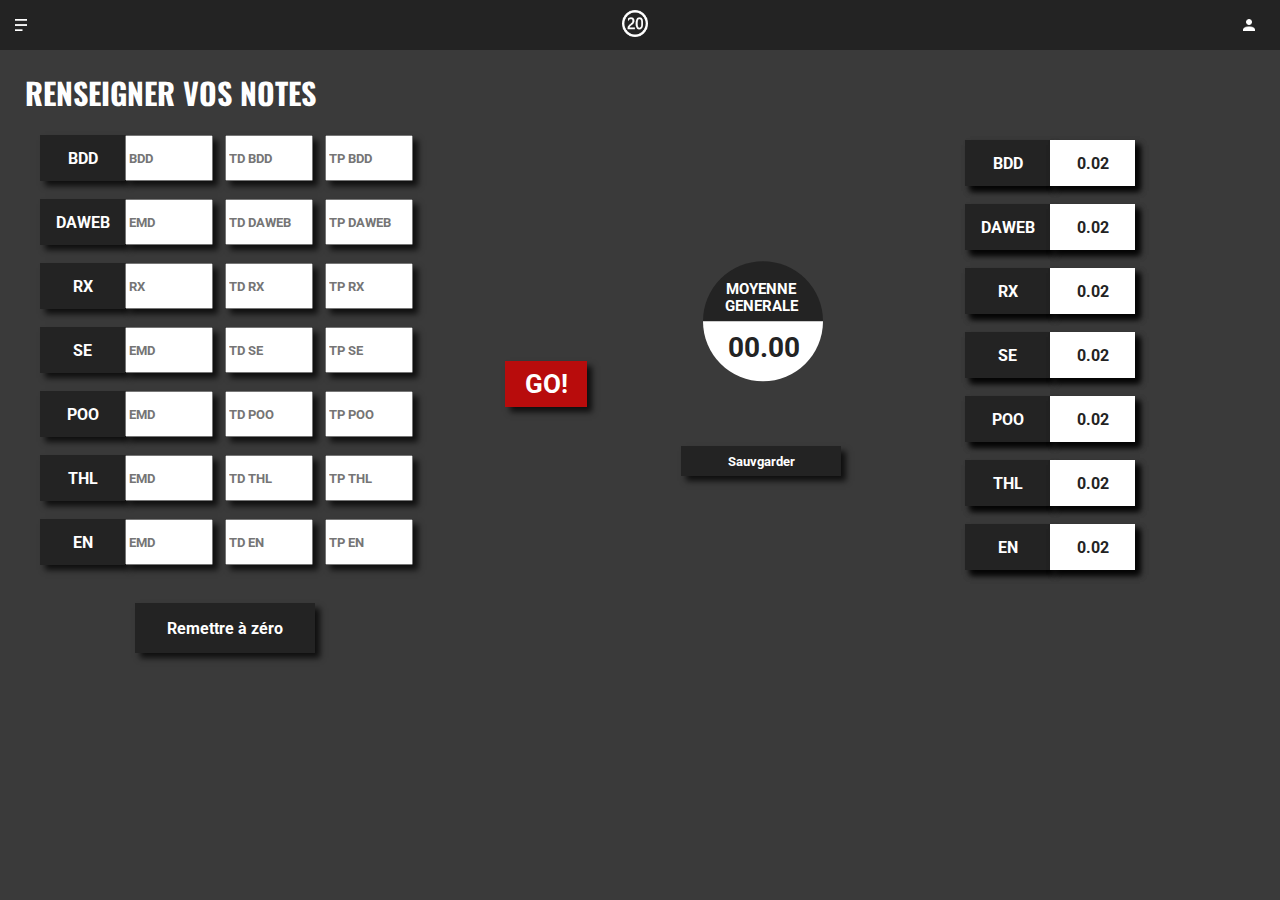
==== commit 484138a4: "1.2 FE" ====
--- a/calcule.html
+++ b/calcule.html
@@ -68,7 +68,7 @@
                     <div class="input-bottom">
                         <div class="line">
                             <div  class="emd-name">
-                                <div id="test">
+                                <div>
                                     <p id="bdd">bdd</p>
                                 </div>
                             </div><div>
@@ -179,7 +179,7 @@
         <section class="output">
             <div class="note">
                 <svg xmlns="http://www.w3.org/2000/svg" width="239" height="341.667" viewBox="0 0 239 341.667">
-                    <g data-name="Groupe 94" transform="translate(-911 -121)">
+                    <g class="g-svg" data-name="Groupe 94" transform="translate(-911 -121)">
                       <path data-name="Tracé 239" d="M119.5,0A119.5,119.5,0,0,1,239,119.5H0A119.5,119.5,0,0,1,119.5,0Z" transform="translate(911 121)" fill="#232323"/>
                       <path data-name="Tracé 240" d="M239,119.5a119.5,119.5,0,0,1-239,0Z" transform="translate(911 121)" fill="#fff"/>
                     </g>
@@ -189,6 +189,7 @@
                         <text id="number" class="moyenne" x="50" y="190" >00.00</text>
                     </g>
                 </svg>
+
                 <div class="sauvgarder-div">
                     <button class="sauvgarder" onclick="sauvgarder()">
                         Sauvgarder
--- a/style/style.css
+++ b/style/style.css
@@ -23,7 +23,16 @@
     text-decoration: none;
     color: var(--white);
     margin: 0px;
-}
+    
+}
+
+.line div, .go input, .g-svg, .reset input, .sauvgarder{
+    box-shadow: 5px 5px 6px rgba(0, 0, 0, 0.75);
+}
+.line .emd-name{
+    box-shadow: 0px 0px 0px rgba(255, 255, 255, 0);
+}
+
 
 
 
@@ -147,12 +156,12 @@
 #icons-reseaux .icon-instagram{
     width: 12px;
     height: 12px;
-    padding-left: 13px;
+    margin-left: 13px;
 }
 #icons-reseaux .icon-twitter{
     width: 12px;
     height: 12px;
-    padding-left: 13px;
+    margin-left: 13px;
 }
 #icons-reseaux .icon-facebook{
     width: 12px;
@@ -199,7 +208,7 @@
     margin-bottom: 20px;
 }
 
-/* Placer les div de main cote à cote + size */
+/* Placer les div de main cote à cote*/
 .input, .output {
     display: inline-block;
     vertical-align: top;
@@ -227,11 +236,11 @@
 
 /* Personnalisation des notes de module */
 .note-module div{
-    background-color: #ffffff;
-    color: #000000;
+    background-color: var(--white);
+    color: var(--dark);
 }
 .note-module div p{
-    color: #000000;
+    color: var(--dark);
 }
 
 /* Aligner au centre les emd-name / module-name / .note-module */
@@ -241,10 +250,18 @@
     align-items: center;
 }
 
-/* ma marge entre les "line" */
+/* La marge entre les "line" */
 .line{
-    margin-bottom: 6px;
-    margin-left: 50px;
+    margin-bottom: 18px;
+    margin-left: 40px;
+}
+
+/* La marge entre les colonne */
+.input .line div{
+    margin-right: 8px;
+}
+.input .line .emd-name, .line .emd-name div{
+    margin-right: 0px;
 }
 
 /* Supression des flèches de focus des input */
@@ -264,7 +281,7 @@
     outline-width: 0;
 }
 
-/* Personnalisation du botton reset + go */
+/* Personnalisation du botton reset */
 #reset{
     color: var(--white);
     background-color: var(--dark);
@@ -274,6 +291,12 @@
     font-size: 16px;
     margin-left: 135px;
     margin-top: 20px;
+    margin-bottom: 50px;
+}
+
+/* les bottons reset + go + save clickable*/
+#reset, .go input, .sauvgarder{
+    cursor: pointer;
 }
 
 /* Personalisation du button Go */
@@ -366,15 +389,15 @@
  --
 */
 
-@media only screen and (max-width: 1140px) {
+@media only screen and (max-width: 1150px) {
     .output {
       position: relative;
-      margin-top: 145px;
+      margin-top: 250px;
     }
     .output .module-result{
         position: absolute;
         left: -530px;
-        top: 440px;
+        top: 420px;
         margin-left: 0px;
     }
     .module-result .line{
@@ -382,6 +405,7 @@
         vertical-align: middle;
         margin: 0px;
         margin-bottom: 50px;
+        margin-right: 8px;
     }
     .line .module-name, .line .note-module{
         display: block;
@@ -390,7 +414,7 @@
         height: 27px;
     }
     .module-result{
-        max-width: 650px;
+        max-width: 700px;
         margin-bottom: 50px;
     }
   }
@@ -417,7 +441,6 @@
     .module-result{
         display: flex;
         flex-wrap: wrap;
-        
     }
 
     .module-result .line{
@@ -439,7 +462,7 @@
   }
 
 
-  @media only screen and (max-width: 730px) {
+  @media only screen and (max-width: 735px) {
     form, .input-bottom, .pas-go, .input{
         display: flex;
         justify-content: center;
@@ -465,4 +488,56 @@
     .line div{
         margin-left: 4px;
     }
+    .sauvgarder{
+        top: 120px;
+    }
+}
+
+@media only screen and (max-width: 400px) {
+    .input-bottom{
+        display:block;
+        margin-left: auto;
+        margin-right: auto;
+    }
+    .input-bottom .line{
+        display:inline-block;
+    }
+    .input-bottom .line div{
+        display:block;
+    }
+    .reset{
+        margin-left: 25%;
+        margin-right: 25%;
+    }
+    .output .module-result{
+        margin-bottom: 30px;
+    }
+
+    .sauvgarder{
+        top : 190px
+    }
+}
+
+@media only screen and (max-width: 275px) {
+    .line div, .go input, .g-svg, .reset input, .sauvgarder{
+        box-shadow: 0px 0px 0px rgba(0, 0, 0, 1);
+    }
+    .input-title{
+        font-size: 20px;
+    }
+    .input-bottom .line{
+        display:block;
+    }
+    .reset{
+        margin-left: auto;
+        margin-right: auto;
+    }
+    .output .module-result{
+        margin-bottom: 30px;
+    }
+
+    .sauvgarder{
+        top : 260px
+    }
+    
 }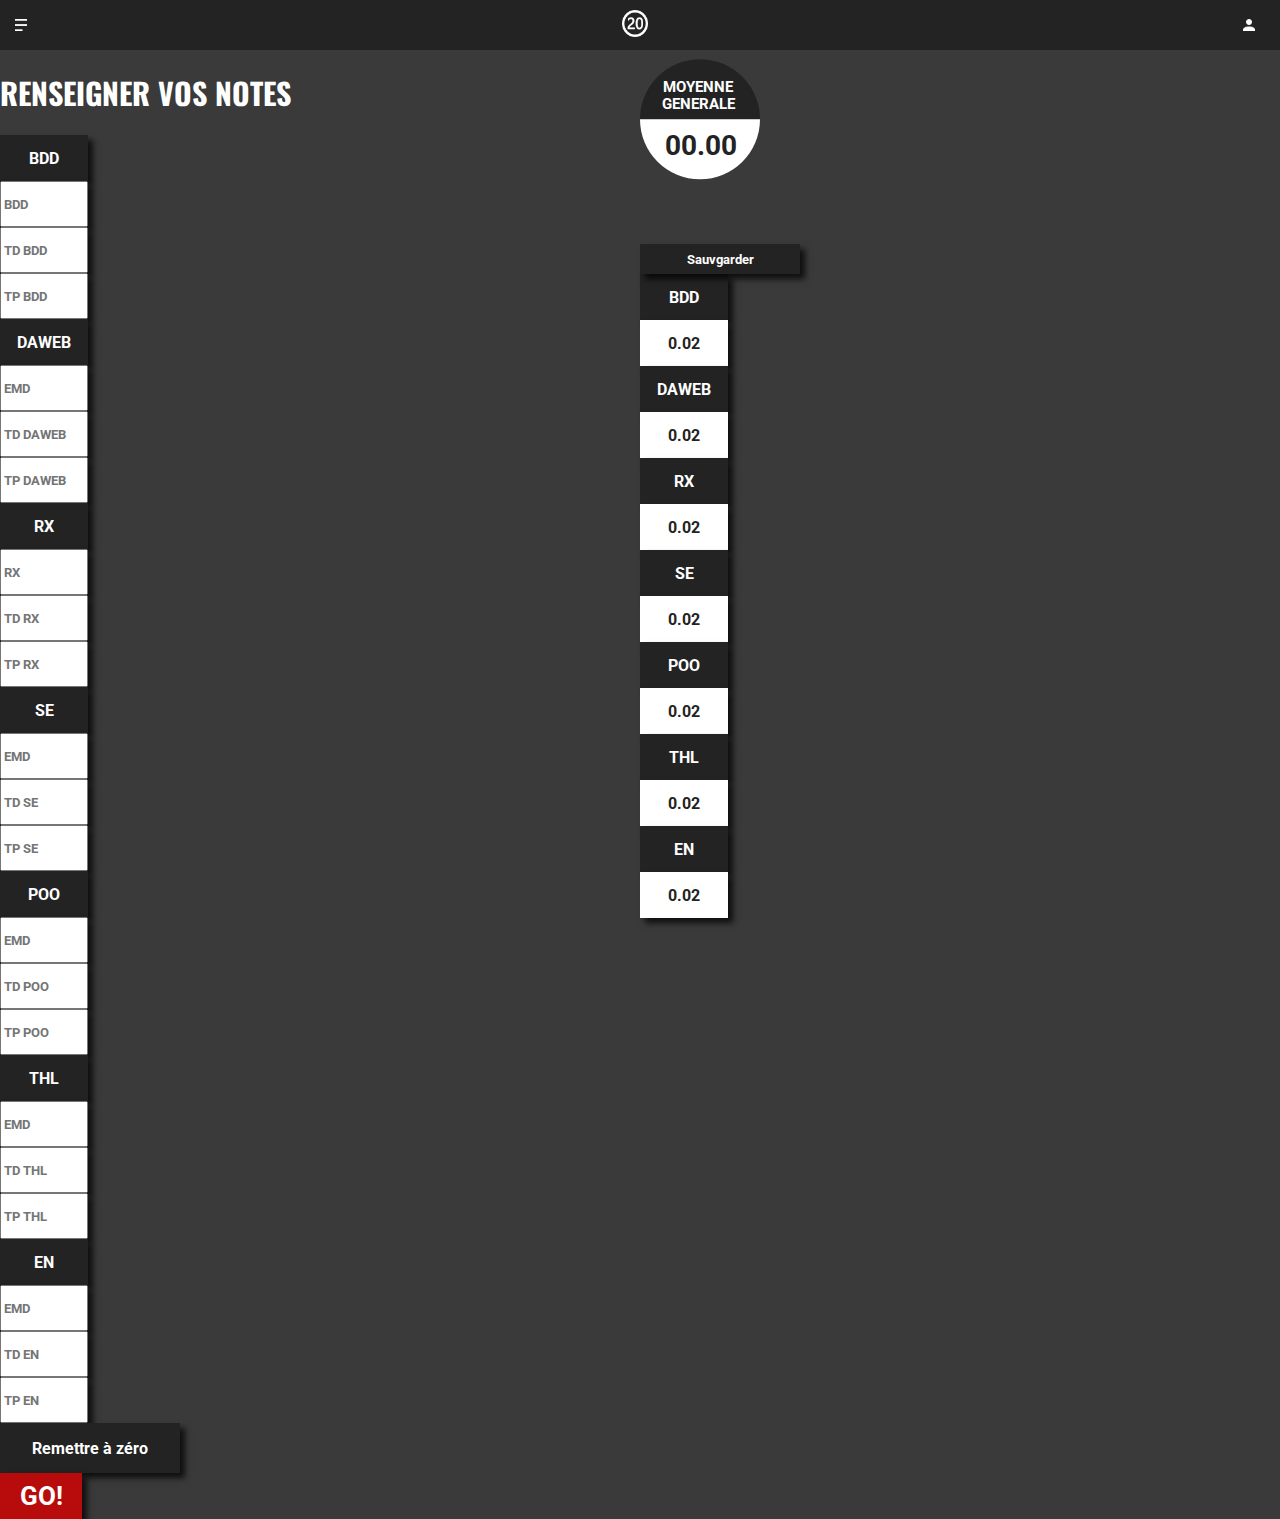
==== commit a378585c: "Utilisation des grid css et des flex 1.0" ====
--- a/calcule.html
+++ b/calcule.html
@@ -165,6 +165,7 @@
                                 <input type="number" placeholder="TP EN" id="tp-en">
                             </div>
                         </div>
+                        
                         <div class="reset">
                             <div><input id="reset" type="reset" value="Remettre à zéro"></div>
                         </div>
--- a/style/style.css
+++ b/style/style.css
@@ -26,12 +26,9 @@
     
 }
 
-.line div, .go input, .g-svg, .reset input, .sauvgarder{
+.line > div, .go input, .g-svg, .reset input, .sauvgarder{
     box-shadow: 5px 5px 6px rgba(0, 0, 0, 0.75);
 }
-.line .emd-name{
-    box-shadow: 0px 0px 0px rgba(255, 255, 255, 0);
-}
 
 
 
@@ -43,8 +40,9 @@
  */
 
  .header {
+    background-color: var(--dark);
+
     /* Pour le positionnement du header */
-    background-color: var(--dark);
     z-index: 99;
     position: fixed;
     top: 0;
@@ -152,22 +150,6 @@
     height: 23px;
 }
 
-/* Ces 3 propriétés concernent la taille des icon réseau et leurs espacements */
-#icons-reseaux .icon-instagram{
-    width: 12px;
-    height: 12px;
-    margin-left: 13px;
-}
-#icons-reseaux .icon-twitter{
-    width: 12px;
-    height: 12px;
-    margin-left: 13px;
-}
-#icons-reseaux .icon-facebook{
-    width: 12px;
-    height: 12px;
-}
-
 /* Réglage de l'affichage des icons des réseau */
 #icons-reseaux{
     /* Gerer leur emplacement et positionnement */
@@ -181,6 +163,17 @@
     transition: 0.3s;
 }
 
+/* Ces 3 propriétés concernent la taille des icon réseau et leurs espacements */
+#icons-reseaux .icon-instagram, .icon-twitter{
+    width: 12px;
+    height: 12px;
+    margin-left: 13px;
+}
+#icons-reseaux .icon-facebook{
+    width: 12px;
+    height: 12px;
+}
+
 
 
 /*
@@ -192,6 +185,8 @@
 main{
     margin-top: 50px;
     width: 100vw;
+    display: grid;
+    grid-template-columns: 50% 50%;
 }
 
 /* Police pour tout le main */
@@ -200,24 +195,20 @@
     font-weight: 700;
 }
 
-/* Police et taille du text de la page */
+/* Police et taille du titre de la page */
 .input-title{
     font-family: 'Oswald', sans-serif;
     font-size: 30px;
-    margin-left: 25px;
-    margin-bottom: 20px;
-}
-
-/* Placer les div de main cote à cote*/
+}
+
+/* TODO : Placer les div de main cote à cote*/
 .input, .output {
-    display: inline-block;
-    vertical-align: top;
+    
 }
 
 /* Disposition des ligne du coté input et output */
 .line div{
-    display: inline-block;
-    vertical-align: top;
+    
 }
 
 /* Taille et marge des elements input */
@@ -227,10 +218,14 @@
 }
 
 /* La couleur et la taille et son background pour les emd-name / module-name / .note-module */
-.emd-name, .emd-name div, .module-name div, .note-module div{
-    background-color: var(--dark);
-    color: var(--white);
-    width: 85px;
+.emd-name div, .input .line > div, .module-name div, .note-module div{
+    background-color: var(--dark);
+    color: var(--white);
+    width: 88px;
+    height: 46px;
+}
+.module-name, .note-module{
+    width: 88px;
     height: 46px;
 }
 
@@ -252,16 +247,12 @@
 
 /* La marge entre les "line" */
 .line{
-    margin-bottom: 18px;
-    margin-left: 40px;
 }
 
 /* La marge entre les colonne */
 .input .line div{
-    margin-right: 8px;
 }
 .input .line .emd-name, .line .emd-name div{
-    margin-right: 0px;
 }
 
 /* Supression des flèches de focus des input */
@@ -289,9 +280,6 @@
     width: 179.5px;
     height: 50px;
     font-size: 16px;
-    margin-left: 135px;
-    margin-top: 20px;
-    margin-bottom: 50px;
 }
 
 /* les bottons reset + go + save clickable*/
@@ -307,9 +295,6 @@
     width: 82px;
     height: 46px;
     font-size: 26px;
-    margin-top: 15px;
-    margin-left: 80px;
-    margin-right: 90px;
 }
 
 /* changement de bordure au hover */
@@ -324,15 +309,12 @@
 
 /* Aligner le go à coté des input et avec le svg de la note et de result */
 .pas-go, .go, .note, .module-result {
-    display: inline-block;
-    vertical-align: middle;
 }
 
 /* Réglage de la forme bizarre de la moyenne */
 .note svg{
     width: 120px;
     height: 190px;
-    margin-left: 22px;
 }
 
 /* Le texte "MOYENNE GENERALE" et de la moyenne en chiffre 00.00*/
@@ -350,7 +332,6 @@
 }
 
 .sauvgarder-div{
-    text-align: center;
 }
 
 /* buttola moyenne en chiffre 00.00 sauvgarder */
@@ -374,11 +355,9 @@
 }
 
 .output{
-    margin-top: 90.4px;
 }
 
 .output .module-result{
-    margin-left: 80px;
 }
 
 
@@ -389,155 +368,3 @@
  --
 */
 
-@media only screen and (max-width: 1150px) {
-    .output {
-      position: relative;
-      margin-top: 250px;
-    }
-    .output .module-result{
-        position: absolute;
-        left: -530px;
-        top: 420px;
-        margin-left: 0px;
-    }
-    .module-result .line{
-        display: inline-block;
-        vertical-align: middle;
-        margin: 0px;
-        margin-bottom: 50px;
-        margin-right: 8px;
-    }
-    .line .module-name, .line .note-module{
-        display: block;
-    }
-    .line .module-name div, .line .note-module div{
-        height: 27px;
-    }
-    .module-result{
-        max-width: 700px;
-        margin-bottom: 50px;
-    }
-  }
-
-  @media only screen and (max-width: 850px) {
-    .input {
-        display: block;
-    }
-    .output {
-        margin-top: 30px;
-        display: flex;
-        justify-content: center;
-        flex-direction: column;
-        align-items: center;
-    }
-    .output .module-result{
-        position: relative;
-        padding: 0;
-        left: 0;
-        margin: 0;
-        top: -40px;
-    }
-
-    .module-result{
-        display: flex;
-        flex-wrap: wrap;
-    }
-
-    .module-result .line{
-        margin: 4px;
-        margin-right: auto;
-        text-align: center;
-    }
-    
-    .go input{
-        height: 80px;
-        padding-right: 120px;
-        padding-left: 20px;
-        background: var(--red) url(../src/Fleche.png) no-repeat 80px center;
-    }
-    .sauvgarder{
-        position: relative;
-        top: 105px;
-    }
-  }
-
-
-  @media only screen and (max-width: 735px) {
-    form, .input-bottom, .pas-go, .input{
-        display: flex;
-        justify-content: center;
-        flex-direction: column;
-        align-items: center;
-        margin: 0;
-    }
-    #reset{
-        margin-left: 0px;
-        margin-top: 20px;
-    }
-    .line{
-        margin-left: 0px;
-    }
-    .go{
-        margin-left: 10px;
-    }
-    .module-result .line{
-        margin-left: auto;
-        margin-right: auto;
-    }
-
-    .line div{
-        margin-left: 4px;
-    }
-    .sauvgarder{
-        top: 120px;
-    }
-}
-
-@media only screen and (max-width: 400px) {
-    .input-bottom{
-        display:block;
-        margin-left: auto;
-        margin-right: auto;
-    }
-    .input-bottom .line{
-        display:inline-block;
-    }
-    .input-bottom .line div{
-        display:block;
-    }
-    .reset{
-        margin-left: 25%;
-        margin-right: 25%;
-    }
-    .output .module-result{
-        margin-bottom: 30px;
-    }
-
-    .sauvgarder{
-        top : 190px
-    }
-}
-
-@media only screen and (max-width: 275px) {
-    .line div, .go input, .g-svg, .reset input, .sauvgarder{
-        box-shadow: 0px 0px 0px rgba(0, 0, 0, 1);
-    }
-    .input-title{
-        font-size: 20px;
-    }
-    .input-bottom .line{
-        display:block;
-    }
-    .reset{
-        margin-left: auto;
-        margin-right: auto;
-    }
-    .output .module-result{
-        margin-bottom: 30px;
-    }
-
-    .sauvgarder{
-        top : 260px
-    }
-    
-}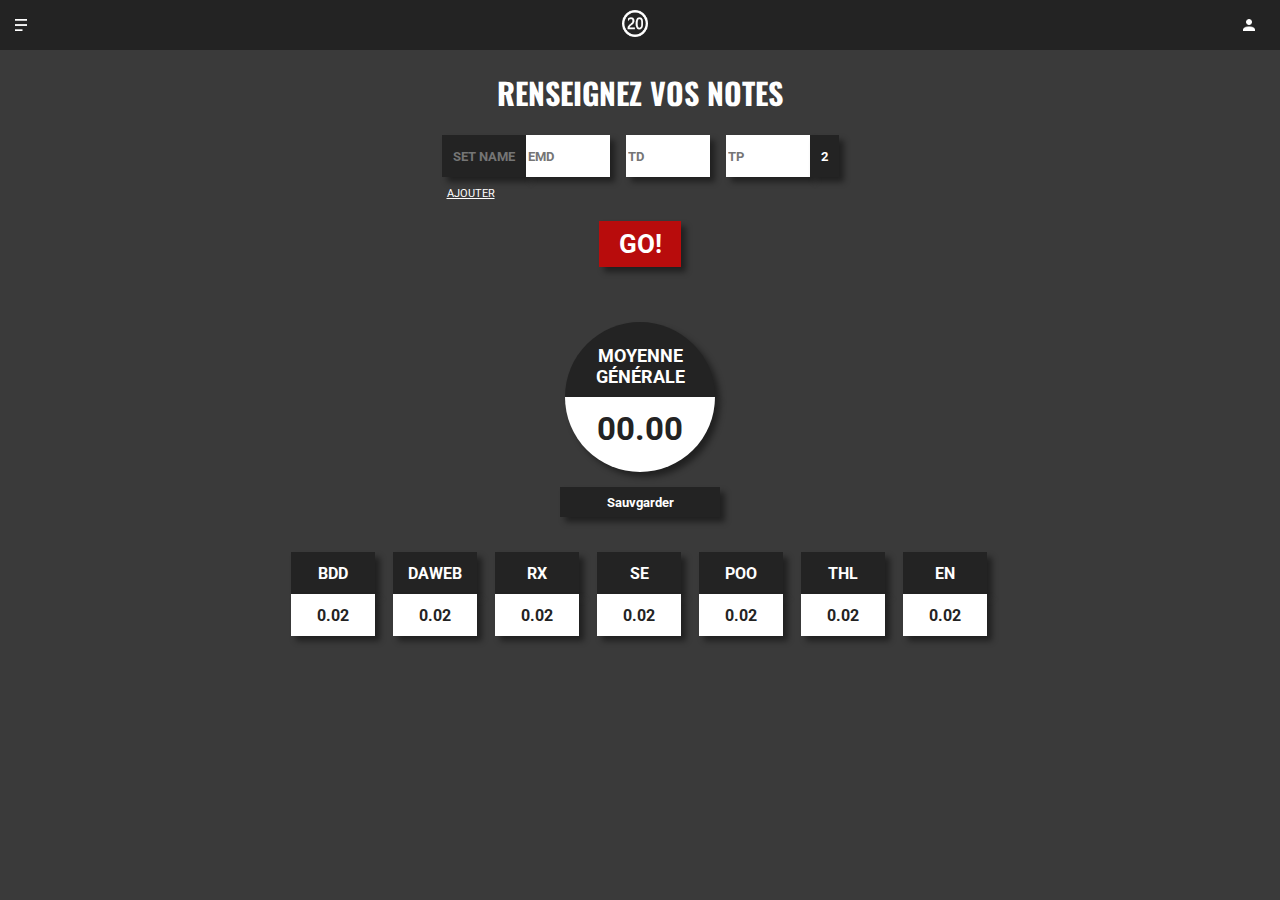
==== commit 710e79e9: "JS End + CSS Flex Grid" ====
--- a/calcule.html
+++ b/calcule.html
@@ -8,7 +8,7 @@
     <link rel="stylesheet" href="style/style.css">
     <title>Calculateur</title>
 </head>
-<body>
+<body id="body">
     <header class="header">
         <p id="menu-button" class="icon-menu"><img src="src/Menu@2x.png" alt="icon du menu" onclick="openNav()"></p>
         <p><a href="" id="logo-header" class="icon-menu"><img src="src/Logo@2x.png" alt="Logo du site"></a></p>
@@ -17,7 +17,7 @@
     
     <nav id="nav">
         <ul>
-            <li class="texte-nav" id="title-nav"><a href="#"><strong>School Average Calculator</strong></a></li>
+            <li class="texte-nav" id="title-nav"><a href="#"><strong>School&nbsp;Average&nbsp;Calculator</strong></a></li>
             <li class="texte-nav" id="soutenir"><a href="#">Soutenir</a></li>
             <li class="texte-nav" id="auteur"><a href="#">Auteurs</a></li>
             <li class="texte-nav" id="github"><a href="#">GitHub</a></li>
@@ -62,135 +62,50 @@
 
     <main>
         <section class="input">
-            <form>
+            <form id="post-form" action="#section-result" onsubmit="return false" autocomplete="random-strig">
                 <div class="pas-go">
-                    <h1 class="input-title">Renseigner vos notes</h1>
-                    <div class="input-bottom">
+                    <h1 class="input-title">Renseignez vos notes</h1>
+                    <div class="input-bottom" style="display: flex; flex-direction: column; align-items: center;">
                         <div class="line">
                             <div  class="emd-name">
-                                <div>
-                                    <p id="bdd">bdd</p>
-                                </div>
-                            </div><div>
-                                <input type="number" placeholder="BDD" id="emd-bdd">
+                                <input type="text" placeholder="Set Name" autocomplete="nop" id="name-0" required>
                             </div>
                             <div>
-                                <input type="number" placeholder="TD BDD" id="td-bdd">
+                                <input type="number" step="0.01" min="-1" max="20" placeholder="EMD" id="emd-0" required>
+                            </div>
+                            <break class="break"></break>
+                            <div>
+                                <input type="number" step="0.01" min="-1" max="20" placeholder="TD" id="td-0" required>
                             </div>
                             <div>
-                                <input type="number" placeholder="TP BDD" id="tp-bdd">
+                                <input type="number" step="0.01" min="-1" max="20" placeholder="TP" id="tp-0" required>
+                            </div>
+                            <div id="coef">
+                                <input type="number" min="0" max="20" value="2" id="coef-0" required>
                             </div>
                         </div>
-
-                        <div class="line">
-                            <div  class="emd-name">
-                                <div><p id="daweb">daweb</p></div>
-                            </div><div>
-                                    <input type="number" placeholder="EMD" id="emd-daweb">
-                            </div>
-                            <div>
-                                <input type="number" placeholder="TD DAWEB" id="td-daweb">
-                            </div>
-                            <div>
-                                <input type="number" placeholder="TP DAWEB" id="tp-daweb">
-                            </div>
-                        </div>
-
-                        <div class="line">
-                            <div  class="emd-name">
-                                <div><p id="rx">rx</p></div>
-                            </div><div>
-                                    <input type="number" placeholder="RX" id="emd-rx">
-                            </div>
-                            <div>
-                                <input type="number" placeholder="TD RX" id="td-rx">
-                            </div>
-                            <div>
-                                <input type="number" placeholder="TP RX" id="tp-rx">
-                            </div>
-                        </div>
-
-                        <div class="line">
-                            <div  class="emd-name">
-                                <div><p id="se">se</p></div>
-                            </div><div>
-                                    <input type="number" placeholder="EMD" id="emd-se">
-                            </div>
-                            <div>
-                                <input type="number" placeholder="TD SE" id="td-se">
-                            </div>
-                            <div>
-                                <input type="number" placeholder="TP SE" id="tp-se">
-                            </div>
-                        </div>
-
-                        <div class="line">
-                            <div  class="emd-name">
-                                <div><p id="poo">poo</p></div>
-                            </div><div>
-                                    <input type="number" placeholder="EMD" id="emd-poo">
-                            </div>
-                            <div>
-                                <input type="number" placeholder="TD POO" id="td-poo">
-                            </div>
-                            <div>
-                                <input type="number" placeholder="TP POO" id="tp-poo">
-                            </div>
-                        </div>
-
-                        <div class="line">
-                            <div  class="emd-name">
-                                <div><p id="thl">thl</p></div>
-                            </div><div>
-                                    <input type="number" placeholder="EMD" id="emd-thl">
-                            </div>
-                            <div>
-                                <input type="number" placeholder="TD THL" id="td-thl">
-                            </div>
-                            <div>
-                                <input type="number" placeholder="TP THL" id="tp-thl">
-                            </div>
-                        </div>
-
-                        <div class="line">
-                            <div  class="emd-name">
-                                <div><p id="en">en</p></div>
-                            </div><div>
-                                    <input type="number" placeholder="EMD" id="emd-en">
-                            </div>
-                            <div>
-                                <input type="number" placeholder="TD EN" id="td-en">
-                            </div>
-                            <div>
-                                <input type="number" placeholder="TP EN" id="tp-en">
-                            </div>
-                        </div>
-                        
-                        <div class="reset">
-                            <div><input id="reset" type="reset" value="Remettre à zéro"></div>
-                        </div>
+                    </div>
+                    <div class="action">
+                        <p id="btn-add" onclick="add()">Ajouter</p>
+                        <p id="btn-delet" onclick="delet()">Supprimer</p>
                     </div>
                 </div>
                 <div class="go">
-                    <input type="button" value="GO!">
+                    <input type="submit" value="GO!" onclick="fromValidation()">
                 </div>
             </form>
         </section>
 
-        <section class="output">
+        <section id="section-result" class="output">
             <div class="note">
-                <svg xmlns="http://www.w3.org/2000/svg" width="239" height="341.667" viewBox="0 0 239 341.667">
-                    <g class="g-svg" data-name="Groupe 94" transform="translate(-911 -121)">
-                      <path data-name="Tracé 239" d="M119.5,0A119.5,119.5,0,0,1,239,119.5H0A119.5,119.5,0,0,1,119.5,0Z" transform="translate(911 121)" fill="#232323"/>
-                      <path data-name="Tracé 240" d="M239,119.5a119.5,119.5,0,0,1-239,0Z" transform="translate(911 121)" fill="#fff"/>
-                    </g>
-                    <g class="text">
-                        <text class="moyenne" x="46" y="65" >MOYENNE</text>
-                        <text class="moyenne" x="44" y="100" >GENerale</text>
-                        <text id="number" class="moyenne" x="50" y="190" >00.00</text>
-                    </g>
-                </svg>
-
+                <div class="result">
+                    <div class="top">
+                        <div><p class="moyenne">moyenne<br>générale</p></div>
+                    </div>
+                    <div class="bot">
+                        <div><p id="number" >00.00</p></div>
+                    </div>
+                </div>
                 <div class="sauvgarder-div">
                     <button class="sauvgarder" onclick="sauvgarder()">
                         Sauvgarder
@@ -206,7 +121,8 @@
                         <div><p>0.02</p></div>
                     </div>
                 </div>
-
+                
+<!-- supprimer -->
                 <div class="line">
                     <div class="module-name">
                         <div><p>daweb</p></div>
@@ -254,6 +170,9 @@
                         <div><p>0.02</p></div>
                     </div>
                 </div>
+
+<!-- supprimer -->
+
             </div>
         </section>
     </main>
--- a/style/style.css
+++ b/style/style.css
@@ -1,6 +1,7 @@
 :root{
     --dark : #232323;
     --light : #3A3A3A;
+    --green : #177704;
     --white : white;
     --red : #B80C0C;
     --hover-dark : #1a1919;
@@ -26,8 +27,8 @@
     
 }
 
-.line > div, .go input, .g-svg, .reset input, .sauvgarder{
-    box-shadow: 5px 5px 6px rgba(0, 0, 0, 0.75);
+.line > div, .go input, .reset input, .sauvgarder, .note .result > div{
+    box-shadow: 5px 5px 6px rgba(0, 0, 0, 0.45);
 }
 
 
@@ -186,11 +187,46 @@
     margin-top: 50px;
     width: 100vw;
     display: grid;
-    grid-template-columns: 50% 50%;
+    grid-template-columns: 100%;
+    grid-template-rows: auto;
+}
+
+/* Retouche div(add / supp) */
+.pas-go .action{
+    position: relative;
+    top: -18px;
+    margin-left: 2px;
+    margin-top: 5px;
+}
+
+/* Dispositon++ des add & supp */
+.input .action p{
+    display: inline-block;
+    margin-right: 5px;
+    font-size: 11px;
+    padding: 3px;
+    text-decoration: underline;
+    cursor: pointer;
+    transition: 1s;
+}
+
+/* add OnHover */
+.action p:first-child:hover{
+    background-color: var(--green);
+}
+
+/* Delet display: none; au debut */
+.pas-go .action #btn-delet{ 
+    display: none;
+}
+
+/* add OnHover */
+.pas-go .action #btn-delet:hover{
+    background-color: var(--red);
 }
 
 /* Police pour tout le main */
-input, .line p, .go input, .sauvgarder{
+input, .line p{
     font-family: 'Roboto', sans-serif;
     font-weight: 700;
 }
@@ -199,42 +235,64 @@
 .input-title{
     font-family: 'Oswald', sans-serif;
     font-size: 30px;
-}
-
-/* TODO : Placer les div de main cote à cote*/
-.input, .output {
-    
-}
-
-/* Disposition des ligne du coté input et output */
-.line div{
-    
-}
-
-/* Taille et marge des elements input */
-input{
+    text-align: center;
+}
+
+/* Disposition des ligne du coté input*/
+.input .line {
+    display: grid;
+    grid-template-columns: 84px 100px 0px 100px 84px 29px;
+    grid-template-rows: 42px;
+}
+
+/* Taille des elements input et non pas la classe .input */
+.input input{
     width: 80px;
     height: 40px;
+    border: none;
+    text-transform: uppercase;
 }
 
 /* La couleur et la taille et son background pour les emd-name / module-name / .note-module */
-.emd-name div, .input .line > div, .module-name div, .note-module div{
-    background-color: var(--dark);
-    color: var(--white);
-    width: 88px;
-    height: 46px;
-}
-.module-name, .note-module{
-    width: 88px;
-    height: 46px;
+.line > div, .module-name div, .note-module div{
+    width: 84px;
+    height: 42px;
+}
+
+/* Couleur++ des .emd-name et de l'imput de coef */
+.emd-name input, #coef input{
+    background-color: var(--dark);
+    color: var(--white);
+    text-align: center;
+}
+
+/* Couleur++ OnHover des .emd-name et de l'imput de coef */
+.emd-name input:hover, #coef input:hover,.emd-name input:focus, #coef input:focus{
+    background-color: var(--hover-dark);
+    text-align: start;
+}
+
+/* Taille de Coef */
+#coef input{
+    width: 25px;
+}
+
+/* Taille du div de Coef (+2+2px padding) */
+#coef{
+    width: 29px;
+}
+
+/* Personnalisation des noms de module */
+.output .module-name div{
+    background-color: var(--dark);
+    color: var(--white);
 }
 
 /* Personnalisation des notes de module */
-.note-module div{
+.output .note-module div{
     background-color: var(--white);
-    color: var(--dark);
-}
-.note-module div p{
+}
+.note-module p{
     color: var(--dark);
 }
 
@@ -247,12 +305,12 @@
 
 /* La marge entre les "line" */
 .line{
+    margin-bottom: 18px;
 }
 
 /* La marge entre les colonne */
-.input .line div{
-}
-.input .line .emd-name, .line .emd-name div{
+.input .line > div {
+    margin-right: 0px;
 }
 
 /* Supression des flèches de focus des input */
@@ -272,18 +330,8 @@
     outline-width: 0;
 }
 
-/* Personnalisation du botton reset */
-#reset{
-    color: var(--white);
-    background-color: var(--dark);
-    border: none;
-    width: 179.5px;
-    height: 50px;
-    font-size: 16px;
-}
-
-/* les bottons reset + go + save clickable*/
-#reset, .go input, .sauvgarder{
+/* les bottons go + save clickable*/
+.go input, .sauvgarder{
     cursor: pointer;
 }
 
@@ -297,44 +345,74 @@
     font-size: 26px;
 }
 
-/* changement de bordure au hover */
-#reset:hover{
-    background-color: var(--hover-dark);
-}
-
 /* Personalisation du button Go au hover */
 .go input:hover{
     background-color: var(--hover-red);
 }
 
-/* Aligner le go à coté des input et avec le svg de la note et de result */
-.pas-go, .go, .note, .module-result {
-}
-
-/* Réglage de la forme bizarre de la moyenne */
-.note svg{
-    width: 120px;
-    height: 190px;
-}
-
-/* Le texte "MOYENNE GENERALE" et de la moyenne en chiffre 00.00*/
+/* Aligner le go à coté des input et output aussi */
+.input form, .output{
+    display: flex;
+    justify-content: center;
+    flex-direction: column;
+    align-items: center;
+    flex-wrap: wrap;
+}
+
+/*  Marge entre le input et output
+    (padding car sinon lord du scroll onClick
+    la barre du header cache 50px du debut de la moyenne */
+.output{
+    padding-top: 55px;
+}
+
+/* L'alignement du svg et de sauvgarder */
+.note{
+    display: flex;
+    justify-content: center;
+    flex-direction: column;
+    align-items: center;
+}
+
+/* Réglage de la forme bizarre de la moyenne no-SVG*/
+.result > div{
+    width: 150px;
+    height: 75px;
+    text-align: center;
+    display: flex;
+    justify-content: center;
+    vertical-align: middle;
+    flex-direction: column;
+
+}
+.note .top{
+    background-color: var(--dark);
+    border-radius: 1000px 1000px 0px 0px;
+}
+.note .bot{
+    background-color: var(--white);
+    border-radius: 0px 0px 1000px 1000px;
+}
+
+/* Le texte "MOYENNE GENERALE"*/
 .note .moyenne{
+    color: var(--white);
     font-family: 'Roboto', sans-serif;
     font-weight: 700;
-    font-size: 30px;
-    fill: white;
+    margin-top: 12px;
+    font-size: 18px;
 }
 
 /* Réglage de la moyenne en chiffre 00.00 */
 #number{
-    fill: #232323;
-    font-size: 56px;
-}
-
-.sauvgarder-div{
-}
-
-/* buttola moyenne en chiffre 00.00 sauvgarder */
+    color: var(--dark);
+    font-family: 'Roboto', sans-serif;
+    font-weight: 700;
+    font-size: 33px;
+    margin-bottom: 12px;
+}
+
+/* Personnalisation du bouton sauvgarder */
 .sauvgarder{
     color: var(--white);
     background-color: var(--dark);
@@ -344,22 +422,29 @@
     font-size: 13px;
     font-family: 'Roboto', sans-serif;
     font-weight: 700;
-}
-
+    margin: 15px;
+}
 .sauvgarder:hover {
     background-color: var(--hover-dark);
 }
-
 .sauvgarder:focus {
     outline: 1px solid #707070;
 }
 
-.output{
-}
-
-.output .module-result{
-}
-
+/* Disposition du module-result */
+.module-result{
+    display: flex;
+    justify-content: center;
+    flex-wrap: wrap;
+    margin-top: 20px;
+    margin-bottom: 11px;
+}
+
+/* marge entre les colonnes du result */
+.module-result > div{
+    margin-left: 8px;
+    margin-right: 10px;
+}
 
 
 /*
@@ -368,3 +453,42 @@
  --
 */
 
+@media only screen and (max-width: 425px){
+    .input .line{
+        display: flex;
+        flex-wrap: wrap;
+        justify-content: center;
+    }
+    .break{
+        flex-basis: 100%;
+        display: inline-block;
+        overflow: hidden;
+        width: 0px;
+        height: 0px;
+        order: -1;
+    }
+    .input .emd-name, #coef{
+        order: -2;
+        margin-bottom: 5px;
+    }
+    .pas-go{
+        display: flex;
+        flex-direction: column;
+        align-items: center;
+    }
+    #coef input{
+        border-left: 3px solid var(--hover-dark);
+    }
+    .input .line>div:nth-child(2), .input .line>div:nth-child(4), .input .line>div:nth-child(5){
+        border: none;
+        margin-right: auto;
+        margin-left: auto;
+    }
+}
+
+@media only screen and (max-width: 265px){
+    .input .line>div:nth-child(2), .input .line>div:nth-child(2) input, .input .line>div:nth-child(4), .input .line>div:nth-child(4), .input .line>div:nth-child(4) input, .input .line>div:nth-child(5),.input .line>div:nth-child(4), .input .line>div:nth-child(5) input{
+        width: 50px;
+        text-align: center;
+    }
+}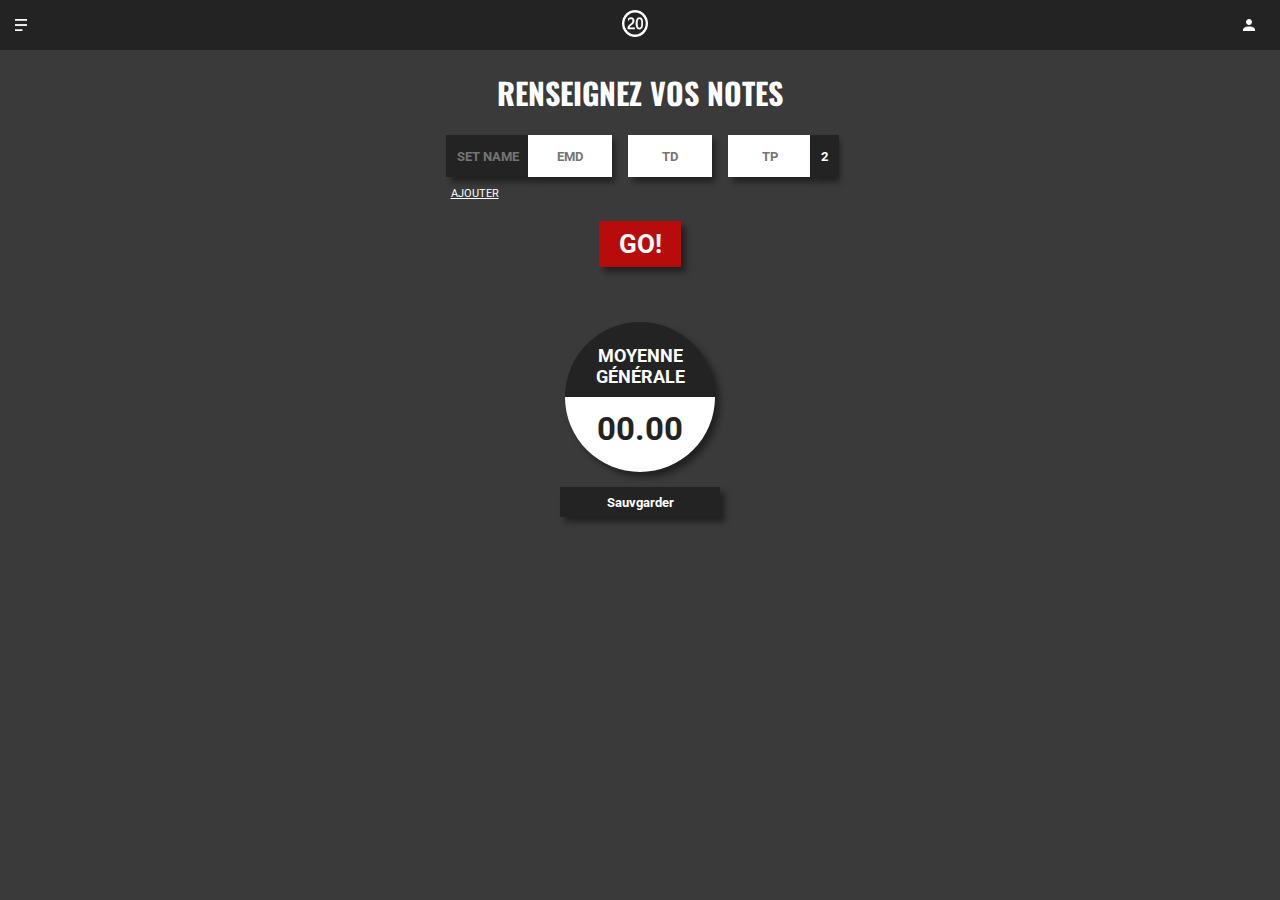
==== commit 65d3ab4a: "JS Moyenne Module 1.0" ====
--- a/calcule.html
+++ b/calcule.html
@@ -114,65 +114,7 @@
             </div>
 
             <div class="module-result">
-                <div class="line">
-                    <div class="module-name">
-                        <div><p>bdd</p></div>
-                    </div><div class="note-module" id="bdd">
-                        <div><p>0.02</p></div>
-                    </div>
-                </div>
-                
-<!-- supprimer -->
-                <div class="line">
-                    <div class="module-name">
-                        <div><p>daweb</p></div>
-                    </div><div class="note-module" id="daweb">
-                        <div><p>0.02</p></div>
-                    </div>
-                </div>
-
-                <div class="line">
-                    <div class="module-name">
-                        <div><p>rx</p></div>
-                    </div><div class="note-module" id="rx">
-                        <div><p>0.02</p></div>
-                    </div>
-                </div>
-
-                <div class="line">
-                    <div class="module-name">
-                        <div><p>se</p></div>
-                    </div><div class="note-module" id="se">
-                        <div><p>0.02</p></div>
-                    </div>
-                </div>
-
-                <div class="line">
-                    <div class="module-name">
-                        <div><p>poo</p></div>
-                    </div><div class="note-module" id="poo">
-                        <div><p>0.02</p></div>
-                    </div>
-                </div>
-
-                <div class="line">
-                    <div class="module-name">
-                        <div><p>thl</p></div>
-                    </div><div class="note-module" id="thl">
-                        <div><p>0.02</p></div>
-                    </div>
-                </div>
-
-                <div class="line">
-                    <div class="module-name">
-                        <div><p>en</p></div>
-                    </div><div class="note-module" id="en">
-                        <div><p>0.02</p></div>
-                    </div>
-                </div>
-
-<!-- supprimer -->
-
+                <!-- TO FILL WHITH JS -->
             </div>
         </section>
     </main>
--- a/style/style.css
+++ b/style/style.css
@@ -207,7 +207,7 @@
     padding: 3px;
     text-decoration: underline;
     cursor: pointer;
-    transition: 1s;
+    /*transition: 1s;*/
 }
 
 /* add OnHover */
@@ -241,7 +241,7 @@
 /* Disposition des ligne du coté input*/
 .input .line {
     display: grid;
-    grid-template-columns: 84px 100px 0px 100px 84px 29px;
+    grid-template-columns: 82px 100px 0px 100px 82px 25px;
     grid-template-rows: 42px;
 }
 
@@ -251,11 +251,12 @@
     height: 40px;
     border: none;
     text-transform: uppercase;
+    text-align: center;
 }
 
 /* La couleur et la taille et son background pour les emd-name / module-name / .note-module */
 .line > div, .module-name div, .note-module div{
-    width: 84px;
+    width: 82px;
     height: 42px;
 }
 
@@ -279,7 +280,7 @@
 
 /* Taille du div de Coef (+2+2px padding) */
 #coef{
-    width: 29px;
+    width: 25px;
 }
 
 /* Personnalisation des noms de module */
@@ -442,8 +443,8 @@
 
 /* marge entre les colonnes du result */
 .module-result > div{
-    margin-left: 8px;
-    margin-right: 10px;
+    margin-left: 9px;
+    margin-right: 9px;
 }
 
 
@@ -452,8 +453,33 @@
  ---- Le Responsive :
  --
 */
-
-@media only screen and (max-width: 425px){
+@media only screen and (max-width: 420px){
+    .input .line{
+        grid-template-columns: 66px 80px 0px 80px 65px 25px;
+    }
+    /* Taille des elements input et non pas la classe .input */
+    .input .line input{
+        width: 67px;
+        font-size: 11px;
+    }
+
+    /* La couleur et la taille et son background pour les emd-name / module-name / .note-module */
+    .input .line > div{
+        width: 65px;
+    }
+    /* Taille de Coef */
+    #coef input{
+        width: 25px;
+    }
+
+    /* Taille du div de Coef (+2+2px padding) */
+    #coef{
+        width: 25px;
+    }
+}
+
+
+@media only screen and (max-width: 335px){
     .input .line{
         display: flex;
         flex-wrap: wrap;
@@ -484,6 +510,10 @@
         margin-right: auto;
         margin-left: auto;
     }
+    .input .input-title{
+        margin-left: 25px;
+        margin-right: 25px;
+    }
 }
 
 @media only screen and (max-width: 265px){
@@ -491,4 +521,17 @@
         width: 50px;
         text-align: center;
     }
+    .note .top, .note .bot{
+        width: 130px;
+        height: 65px;
+    }
+    /* Le texte "MOYENNE GENERALE"*/
+    .note .moyenne{
+        font-size: 15px;
+    }
+
+    /* Réglage de la moyenne en chiffre 00.00 */
+    #number{
+        font-size: 29px;
+    }
 }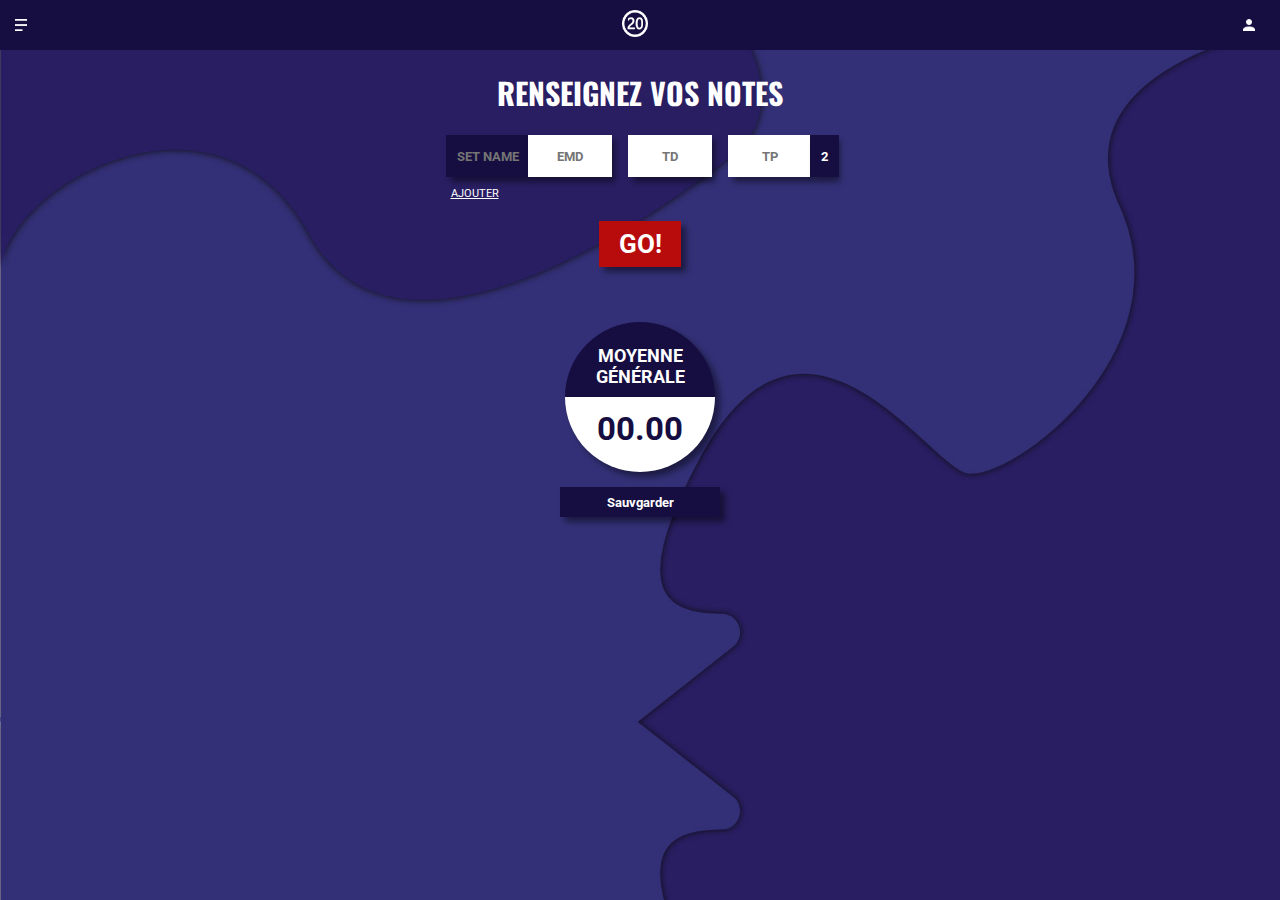
==== commit e0b29019: "new look purple 1.0" ====
--- a/calcule.html
+++ b/calcule.html
@@ -6,6 +6,7 @@
     <link rel="preconnect" href="https://fonts.gstatic.com">
     <link href="https://fonts.googleapis.com/css2?family=Montserrat:wght@500&family=Oswald:wght@300&family=Roboto:wght@400;700&display=swap" rel="stylesheet">
     <link rel="stylesheet" href="style/style.css">
+    <link rel="stylesheet" href="style/style-calculator.css">
     <title>Calculateur</title>
 </head>
 <body id="body">
--- a/style/style.css
+++ b/style/style.css
@@ -1,38 +1,9 @@
-:root{
-    --dark : #232323;
-    --light : #3A3A3A;
-    --green : #177704;
-    --white : white;
-    --red : #B80C0C;
-    --hover-dark : #1a1919;
-    --hover-red : #a00909;
-}
-
-body{
-    margin: 0px;
-    padding: 0px;
-    width: 100vw;
-    overflow-x: hidden;
-    background-color: var(--light);
-    font-family: 'Roboto', sans-serif;
-    font-weight: 400;
-    text-transform: uppercase;
-    color: var(--white);
-}
-
-a, p{
+a{
     text-decoration: none;
     color: var(--white);
     margin: 0px;
     
 }
-
-.line > div, .go input, .reset input, .sauvgarder, .note .result > div{
-    box-shadow: 5px 5px 6px rgba(0, 0, 0, 0.45);
-}
-
-
-
 
 /*
  --
@@ -41,7 +12,7 @@
  */
 
  .header {
-    background-color: var(--dark);
+    background-color: var(--dark-purple);
 
     /* Pour le positionnement du header */
     z-index: 99;
@@ -92,7 +63,7 @@
 
     /* Pour le positionnement du menu */
     position: fixed;
-    background-color: var(--dark);
+    background-color: var(--dark-purple);
     height: calc(100vh - 50px);
     top: 50px;
 
@@ -173,365 +144,4 @@
 #icons-reseaux .icon-facebook{
     width: 12px;
     height: 12px;
-}
-
-
-
-/*
- --
- ---- Main page :
- --
-*/
-
-main{
-    margin-top: 50px;
-    width: 100vw;
-    display: grid;
-    grid-template-columns: 100%;
-    grid-template-rows: auto;
-}
-
-/* Retouche div(add / supp) */
-.pas-go .action{
-    position: relative;
-    top: -18px;
-    margin-left: 2px;
-    margin-top: 5px;
-}
-
-/* Dispositon++ des add & supp */
-.input .action p{
-    display: inline-block;
-    margin-right: 5px;
-    font-size: 11px;
-    padding: 3px;
-    text-decoration: underline;
-    cursor: pointer;
-    /*transition: 1s;*/
-}
-
-/* add OnHover */
-.action p:first-child:hover{
-    background-color: var(--green);
-}
-
-/* Delet display: none; au debut */
-.pas-go .action #btn-delet{ 
-    display: none;
-}
-
-/* add OnHover */
-.pas-go .action #btn-delet:hover{
-    background-color: var(--red);
-}
-
-/* Police pour tout le main */
-input, .line p{
-    font-family: 'Roboto', sans-serif;
-    font-weight: 700;
-}
-
-/* Police et taille du titre de la page */
-.input-title{
-    font-family: 'Oswald', sans-serif;
-    font-size: 30px;
-    text-align: center;
-}
-
-/* Disposition des ligne du coté input*/
-.input .line {
-    display: grid;
-    grid-template-columns: 82px 100px 0px 100px 82px 25px;
-    grid-template-rows: 42px;
-}
-
-/* Taille des elements input et non pas la classe .input */
-.input input{
-    width: 80px;
-    height: 40px;
-    border: none;
-    text-transform: uppercase;
-    text-align: center;
-}
-
-/* La couleur et la taille et son background pour les emd-name / module-name / .note-module */
-.line > div, .module-name div, .note-module div{
-    width: 82px;
-    height: 42px;
-}
-
-/* Couleur++ des .emd-name et de l'imput de coef */
-.emd-name input, #coef input{
-    background-color: var(--dark);
-    color: var(--white);
-    text-align: center;
-}
-
-/* Couleur++ OnHover des .emd-name et de l'imput de coef */
-.emd-name input:hover, #coef input:hover,.emd-name input:focus, #coef input:focus{
-    background-color: var(--hover-dark);
-    text-align: start;
-}
-
-/* Taille de Coef */
-#coef input{
-    width: 25px;
-}
-
-/* Taille du div de Coef (+2+2px padding) */
-#coef{
-    width: 25px;
-}
-
-/* Personnalisation des noms de module */
-.output .module-name div{
-    background-color: var(--dark);
-    color: var(--white);
-}
-
-/* Personnalisation des notes de module */
-.output .note-module div{
-    background-color: var(--white);
-}
-.note-module p{
-    color: var(--dark);
-}
-
-/* Aligner au centre les emd-name / module-name / .note-module */
-.emd-name div, .module-name div, .note-module div{
-    display: flex;
-    justify-content: center;
-    align-items: center;
-}
-
-/* La marge entre les "line" */
-.line{
-    margin-bottom: 18px;
-}
-
-/* La marge entre les colonne */
-.input .line > div {
-    margin-right: 0px;
-}
-
-/* Supression des flèches de focus des input */
-/* Pour Chrome, Safari, Edge et Opera */
-input::-webkit-outer-spin-button,
-input::-webkit-inner-spin-button{
-    -webkit-appearance: none;
-    margin: 0;
-}
-/* Pour Firefox */
-input[type=number]{
-    -moz-appearance: textfield;
-}
-
-/* supression des border des input lord du focus */
-.input input:focus{
-    outline-width: 0;
-}
-
-/* les bottons go + save clickable*/
-.go input, .sauvgarder{
-    cursor: pointer;
-}
-
-/* Personalisation du button Go */
-.go input{
-    color: var(--white);
-    background-color: var(--red);
-    border: none;
-    width: 82px;
-    height: 46px;
-    font-size: 26px;
-}
-
-/* Personalisation du button Go au hover */
-.go input:hover{
-    background-color: var(--hover-red);
-}
-
-/* Aligner le go à coté des input et output aussi */
-.input form, .output{
-    display: flex;
-    justify-content: center;
-    flex-direction: column;
-    align-items: center;
-    flex-wrap: wrap;
-}
-
-/*  Marge entre le input et output
-    (padding car sinon lord du scroll onClick
-    la barre du header cache 50px du debut de la moyenne */
-.output{
-    padding-top: 55px;
-}
-
-/* L'alignement du svg et de sauvgarder */
-.note{
-    display: flex;
-    justify-content: center;
-    flex-direction: column;
-    align-items: center;
-}
-
-/* Réglage de la forme bizarre de la moyenne no-SVG*/
-.result > div{
-    width: 150px;
-    height: 75px;
-    text-align: center;
-    display: flex;
-    justify-content: center;
-    vertical-align: middle;
-    flex-direction: column;
-
-}
-.note .top{
-    background-color: var(--dark);
-    border-radius: 1000px 1000px 0px 0px;
-}
-.note .bot{
-    background-color: var(--white);
-    border-radius: 0px 0px 1000px 1000px;
-}
-
-/* Le texte "MOYENNE GENERALE"*/
-.note .moyenne{
-    color: var(--white);
-    font-family: 'Roboto', sans-serif;
-    font-weight: 700;
-    margin-top: 12px;
-    font-size: 18px;
-}
-
-/* Réglage de la moyenne en chiffre 00.00 */
-#number{
-    color: var(--dark);
-    font-family: 'Roboto', sans-serif;
-    font-weight: 700;
-    font-size: 33px;
-    margin-bottom: 12px;
-}
-
-/* Personnalisation du bouton sauvgarder */
-.sauvgarder{
-    color: var(--white);
-    background-color: var(--dark);
-    border: none;
-    width: 160px;
-    height: 30px;
-    font-size: 13px;
-    font-family: 'Roboto', sans-serif;
-    font-weight: 700;
-    margin: 15px;
-}
-.sauvgarder:hover {
-    background-color: var(--hover-dark);
-}
-.sauvgarder:focus {
-    outline: 1px solid #707070;
-}
-
-/* Disposition du module-result */
-.module-result{
-    display: flex;
-    justify-content: center;
-    flex-wrap: wrap;
-    margin-top: 20px;
-    margin-bottom: 11px;
-}
-
-/* marge entre les colonnes du result */
-.module-result > div{
-    margin-left: 9px;
-    margin-right: 9px;
-}
-
-
-/*
- --
- ---- Le Responsive :
- --
-*/
-@media only screen and (max-width: 420px){
-    .input .line{
-        grid-template-columns: 66px 80px 0px 80px 65px 25px;
-    }
-    /* Taille des elements input et non pas la classe .input */
-    .input .line input{
-        width: 67px;
-        font-size: 11px;
-    }
-
-    /* La couleur et la taille et son background pour les emd-name / module-name / .note-module */
-    .input .line > div{
-        width: 65px;
-    }
-    /* Taille de Coef */
-    #coef input{
-        width: 25px;
-    }
-
-    /* Taille du div de Coef (+2+2px padding) */
-    #coef{
-        width: 25px;
-    }
-}
-
-
-@media only screen and (max-width: 335px){
-    .input .line{
-        display: flex;
-        flex-wrap: wrap;
-        justify-content: center;
-    }
-    .break{
-        flex-basis: 100%;
-        display: inline-block;
-        overflow: hidden;
-        width: 0px;
-        height: 0px;
-        order: -1;
-    }
-    .input .emd-name, #coef{
-        order: -2;
-        margin-bottom: 5px;
-    }
-    .pas-go{
-        display: flex;
-        flex-direction: column;
-        align-items: center;
-    }
-    #coef input{
-        border-left: 3px solid var(--hover-dark);
-    }
-    .input .line>div:nth-child(2), .input .line>div:nth-child(4), .input .line>div:nth-child(5){
-        border: none;
-        margin-right: auto;
-        margin-left: auto;
-    }
-    .input .input-title{
-        margin-left: 25px;
-        margin-right: 25px;
-    }
-}
-
-@media only screen and (max-width: 265px){
-    .input .line>div:nth-child(2), .input .line>div:nth-child(2) input, .input .line>div:nth-child(4), .input .line>div:nth-child(4), .input .line>div:nth-child(4) input, .input .line>div:nth-child(5),.input .line>div:nth-child(4), .input .line>div:nth-child(5) input{
-        width: 50px;
-        text-align: center;
-    }
-    .note .top, .note .bot{
-        width: 130px;
-        height: 65px;
-    }
-    /* Le texte "MOYENNE GENERALE"*/
-    .note .moyenne{
-        font-size: 15px;
-    }
-
-    /* Réglage de la moyenne en chiffre 00.00 */
-    #number{
-        font-size: 29px;
-    }
 }--- a/style/style-calculator.css
+++ b/style/style-calculator.css
@@ -0,0 +1,402 @@
+:root{
+    --dark : #160e41; /* #232323 */
+    --dark-purple : #160e41;
+    --light : #3A3A3A; /* #3A3A3A */
+    --light-purple : rgb(41, 30, 99);
+    --green : #177704; /* #177704 */
+    --white : white;
+    --red : #B80C0C; /*  #B80C0C */
+    --hover-dark : #080324; /* #1a1919 */
+    --hover-red : #a00909; /* #a00909 */
+}
+
+/*
+ --
+ ---- Paramètres générales :
+ --
+*/
+
+body{
+    margin: 0px;
+    padding: 0px;
+    width: 100vw;
+    overflow-x: hidden;
+    background-image: url("../src/background.jpg");
+    background-repeat: repeat-y;
+    background-size: cover;
+    font-family: 'Roboto', sans-serif;
+    font-weight: 400;
+    text-transform: uppercase;
+    color: var(--white);
+}
+
+a, p{
+    text-decoration: none;
+    color: var(--white);
+    margin: 0px;
+    
+}
+
+.line > div, .go input, .reset input, .sauvgarder, .note .result > div{
+    box-shadow: 5px 5px 6px rgba(0, 0, 0, 0.45);
+}
+
+
+/*
+ --
+ ---- Main page :
+ --
+*/
+
+main{
+    margin-top: 50px;
+    width: 100vw;
+    display: grid;
+    grid-template-columns: 100%;
+    grid-template-rows: auto;
+}
+
+/* Retouche div(add / supp) */
+.pas-go .action{
+    position: relative;
+    top: -18px;
+    margin-left: 2px;
+    margin-top: 5px;
+}
+
+/* Dispositon++ des add & supp */
+.input .action p{
+    display: inline-block;
+    margin-right: 5px;
+    font-size: 11px;
+    padding: 3px;
+    text-decoration: underline;
+    cursor: pointer;
+    /*transition: 1s;*/
+}
+
+/* add OnHover */
+.action p:first-child:hover{
+    background-color: var(--green);
+}
+
+/* Delet display: none; au debut */
+.pas-go .action #btn-delet{ 
+    display: none;
+}
+
+/* add OnHover */
+.pas-go .action #btn-delet:hover{
+    background-color: var(--red);
+}
+
+/* Police pour tout le main */
+input, .line p{
+    font-family: 'Roboto', sans-serif;
+    font-weight: 700;
+}
+
+/* Police et taille du titre de la page */
+.input-title{
+    font-family: 'Oswald', sans-serif;
+    font-size: 30px;
+    text-align: center;
+}
+
+/* Disposition des ligne du coté input*/
+.input .line {
+    display: grid;
+    grid-template-columns: 82px 100px 0px 100px 82px 25px;
+    grid-template-rows: 42px;
+}
+
+/* Taille des elements input et non pas la classe .input */
+.input input{
+    width: 80px;
+    height: 40px;
+    border: none;
+    text-transform: uppercase;
+    text-align: center;
+}
+
+/* La couleur et la taille et son background pour les emd-name / module-name / .note-module */
+.line > div, .module-name div, .note-module div{
+    width: 82px;
+    height: 42px;
+}
+
+/* Couleur++ des .emd-name et de l'imput de coef */
+.emd-name input, #coef input{
+    background-color: var(--dark);
+    color: var(--white);
+    text-align: center;
+}
+
+/* Couleur++ OnHover des .emd-name et de l'imput de coef */
+.emd-name input:hover, #coef input:hover,.emd-name input:focus, #coef input:focus{
+    background-color: var(--hover-dark);
+    text-align: start;
+}
+
+/* Taille de Coef */
+#coef input{
+    width: 25px;
+}
+
+/* Taille du div de Coef (+2+2px padding) */
+#coef{
+    width: 25px;
+}
+
+/* Personnalisation des noms de module */
+.output .module-name div{
+    background-color: var(--dark);
+    color: var(--white);
+}
+
+/* Personnalisation des notes de module */
+.output .note-module div{
+    background-color: var(--white);
+}
+.note-module p{
+    color: var(--dark);
+}
+
+/* Aligner au centre les emd-name / module-name / .note-module */
+.emd-name div, .module-name div, .note-module div{
+    display: flex;
+    justify-content: center;
+    align-items: center;
+}
+
+/* La marge entre les "line" */
+.line{
+    margin-bottom: 18px;
+}
+
+/* La marge entre les colonne */
+.input .line > div {
+    margin-right: 0px;
+}
+
+/* Supression des flèches de focus des input */
+/* Pour Chrome, Safari, Edge et Opera */
+input::-webkit-outer-spin-button,
+input::-webkit-inner-spin-button{
+    -webkit-appearance: none;
+    margin: 0;
+}
+/* Pour Firefox */
+input[type=number]{
+    -moz-appearance: textfield;
+}
+
+/* supression des border des input lord du focus */
+.input input:focus{
+    outline-width: 0;
+}
+
+/* les bottons go + save clickable*/
+.go input, .sauvgarder{
+    cursor: pointer;
+}
+
+/* Personalisation du button Go */
+.go input{
+    color: var(--white);
+    background-color: var(--red);
+    border: none;
+    width: 82px;
+    height: 46px;
+    font-size: 26px;
+}
+
+/* Personalisation du button Go au hover */
+.go input:hover{
+    background-color: var(--hover-red);
+}
+
+/* Aligner le go à coté des input et output aussi */
+.input form, .output{
+    display: flex;
+    justify-content: center;
+    flex-direction: column;
+    align-items: center;
+    flex-wrap: wrap;
+}
+
+/*  Marge entre le input et output
+    (padding car sinon lord du scroll onClick
+    la barre du header cache 50px du debut de la moyenne */
+.output{
+    padding-top: 55px;
+}
+
+/* L'alignement du svg et de sauvgarder */
+.note{
+    display: flex;
+    justify-content: center;
+    flex-direction: column;
+    align-items: center;
+}
+
+/* Réglage de la forme bizarre de la moyenne no-SVG*/
+.result > div{
+    width: 150px;
+    height: 75px;
+    text-align: center;
+    display: flex;
+    justify-content: center;
+    vertical-align: middle;
+    flex-direction: column;
+
+}
+.note .top{
+    background-color: var(--dark);
+    border-radius: 1000px 1000px 0px 0px;
+}
+.note .bot{
+    background-color: var(--white);
+    border-radius: 0px 0px 1000px 1000px;
+}
+
+/* Le texte "MOYENNE GENERALE"*/
+.note .moyenne{
+    color: var(--white);
+    font-family: 'Roboto', sans-serif;
+    font-weight: 700;
+    margin-top: 12px;
+    font-size: 18px;
+}
+
+/* Réglage de la moyenne en chiffre 00.00 */
+#number{
+    color: var(--dark);
+    font-family: 'Roboto', sans-serif;
+    font-weight: 700;
+    font-size: 33px;
+    margin-bottom: 12px;
+}
+
+/* Personnalisation du bouton sauvgarder */
+.sauvgarder{
+    color: var(--white);
+    background-color: var(--dark);
+    border: none;
+    width: 160px;
+    height: 30px;
+    font-size: 13px;
+    font-family: 'Roboto', sans-serif;
+    font-weight: 700;
+    margin: 15px;
+}
+.sauvgarder:hover {
+    background-color: var(--hover-dark);
+}
+.sauvgarder:focus {
+    outline: 1px solid #707070;
+}
+
+/* Disposition du module-result */
+.module-result{
+    display: flex;
+    justify-content: center;
+    flex-wrap: wrap;
+    margin-top: 20px;
+    margin-bottom: 11px;
+}
+
+/* marge entre les colonnes du result */
+.module-result > div{
+    margin-left: 9px;
+    margin-right: 9px;
+}
+
+
+/*
+ --
+ ---- Le Responsive :
+ --
+*/
+@media only screen and (max-width: 420px){
+    .input .line{
+        grid-template-columns: 66px 80px 0px 80px 65px 25px;
+    }
+    /* Taille des elements input et non pas la classe .input */
+    .input .line input{
+        width: 67px;
+        font-size: 11px;
+    }
+
+    /* La couleur et la taille et son background pour les emd-name / module-name / .note-module */
+    .input .line > div{
+        width: 65px;
+    }
+    /* Taille de Coef */
+    #coef input{
+        width: 25px;
+    }
+
+    /* Taille du div de Coef (+2+2px padding) */
+    #coef{
+        width: 25px;
+    }
+}
+
+
+@media only screen and (max-width: 335px){
+    .input .line{
+        display: flex;
+        flex-wrap: wrap;
+        justify-content: center;
+    }
+    .break{
+        flex-basis: 100%;
+        display: inline-block;
+        overflow: hidden;
+        width: 0px;
+        height: 0px;
+        order: -1;
+    }
+    .input .emd-name, #coef{
+        order: -2;
+        margin-bottom: 5px;
+    }
+    .pas-go{
+        display: flex;
+        flex-direction: column;
+        align-items: center;
+    }
+    #coef input{
+        border-left: 3px solid var(--hover-dark);
+    }
+    .input .line>div:nth-child(2), .input .line>div:nth-child(4), .input .line>div:nth-child(5){
+        border: none;
+        margin-right: auto;
+        margin-left: auto;
+    }
+    .input .input-title{
+        margin-left: 25px;
+        margin-right: 25px;
+    }
+}
+
+@media only screen and (max-width: 265px){
+    .input .line>div:nth-child(2), .input .line>div:nth-child(2) input, .input .line>div:nth-child(4), .input .line>div:nth-child(4), .input .line>div:nth-child(4) input, .input .line>div:nth-child(5),.input .line>div:nth-child(4), .input .line>div:nth-child(5) input{
+        width: 50px;
+        text-align: center;
+    }
+    .note .top, .note .bot{
+        width: 130px;
+        height: 65px;
+    }
+    /* Le texte "MOYENNE GENERALE"*/
+    .note .moyenne{
+        font-size: 15px;
+    }
+
+    /* Réglage de la moyenne en chiffre 00.00 */
+    #number{
+        font-size: 29px;
+    }
+}